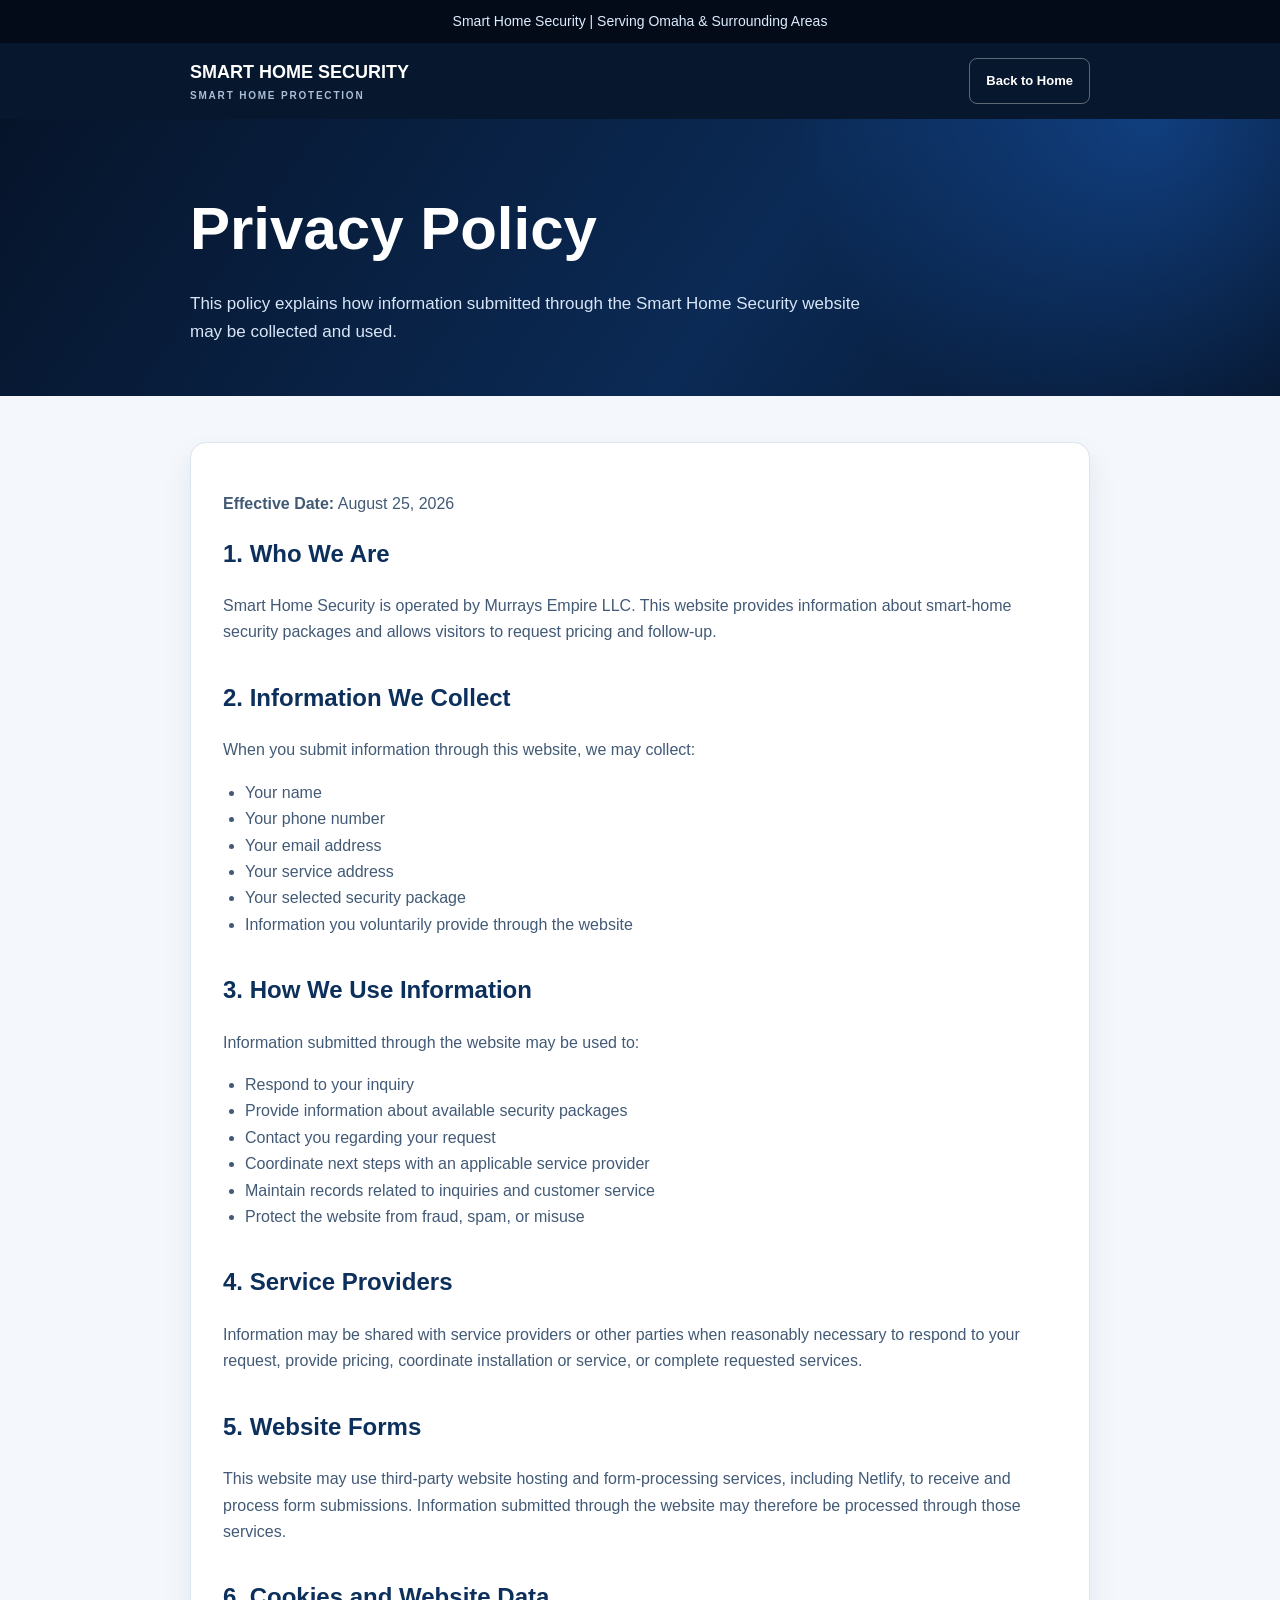
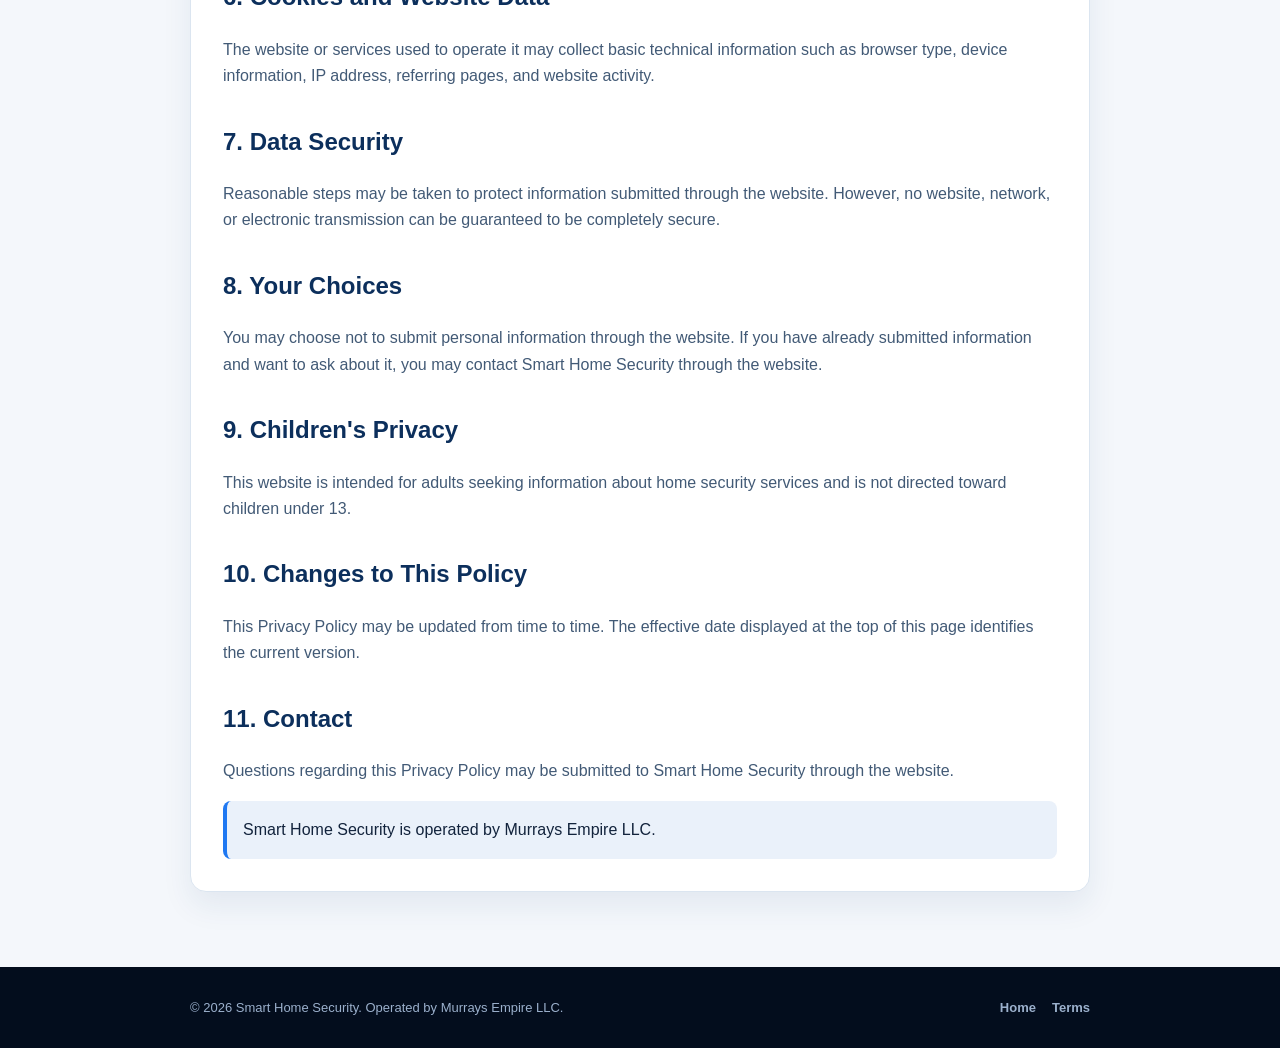
==== privacy-policy.html @ 17ff3196 "Create privacy-policy.html" ====
<!doctype html>
<html lang="en">
<head>
  <meta charset="utf-8">
  <meta name="viewport" content="width=device-width, initial-scale=1">

  <title>Privacy Policy | Smart Home Security</title>

  <meta
    name="description"
    content="Privacy Policy for Smart Home Security, operated by Murrays Empire LLC."
  >

  <style>
    :root {
      --navy: #07172d;
      --navy-deep: #041022;
      --blue: #1f78f2;
      --red: #df2d36;
      --white: #ffffff;
      --off-white: #f4f7fb;
      --text: #12233c;
    }

    * {
      box-sizing: border-box;
    }

    body {
      margin: 0;
      font-family: Arial, Helvetica, sans-serif;
      line-height: 1.65;
      color: var(--text);
      background: var(--off-white);
    }

    a {
      color: inherit;
      text-decoration: none;
    }

    .container {
      width: min(900px, 92%);
      margin: auto;
    }

    .announcement {
      padding: 10px 15px;
      color: #dcecff;
      background: #030b18;
      text-align: center;
      font-size: 14px;
    }

    header {
      color: white;
      background: var(--navy);
    }

    nav {
      min-height: 76px;
      display: flex;
      align-items: center;
      justify-content: space-between;
      gap: 20px;
    }

    .brand {
      font-size: 18px;
      font-weight: 900;
    }

    .brand small {
      display: block;
      color: #aabed8;
      font-size: 10px;
      letter-spacing: 1.8px;
    }

    .home-link {
      padding: 11px 16px;
      border: 1px solid rgba(255,255,255,.35);
      border-radius: 8px;
      font-size: 13px;
      font-weight: 800;
    }

    .hero {
      padding: 60px 0 50px;
      color: white;
      background:
        radial-gradient(circle at 90% 0%, rgba(31,120,242,.35), transparent 30%),
        linear-gradient(125deg, #06142a, #0b2a55 58%, #06142a);
    }

    h1 {
      margin: 0 0 12px;
      font-size: clamp(38px, 6vw, 60px);
    }

    .hero p {
      max-width: 700px;
      margin: 0;
      color: #d8e6f7;
      font-size: 17px;
    }

    main {
      padding: 46px 0 75px;
    }

    .card {
      padding: 32px;
      background: white;
      border: 1px solid #dbe5f0;
      border-radius: 16px;
      box-shadow: 0 14px 30px rgba(25,64,110,.08);
    }

    h2 {
      margin-top: 32px;
      color: #0c2f5c;
    }

    h2:first-of-type {
      margin-top: 15px;
    }

    p,
    li {
      color: #425a76;
    }

    ul {
      padding-left: 22px;
    }

    .notice {
      padding: 16px;
      background: #eaf1fa;
      border-left: 4px solid var(--blue);
      border-radius: 8px;
    }

    footer {
      padding: 30px 0;
      color: #9bb0cc;
      background: #030d1d;
      font-size: 13px;
    }

    .footer-row {
      display: flex;
      justify-content: space-between;
      gap: 20px;
      flex-wrap: wrap;
    }

    .footer-links {
      display: flex;
      gap: 16px;
      font-weight: 700;
    }

    @media (max-width: 600px) {
      .card {
        padding: 23px;
      }

      .brand {
        font-size: 15px;
      }
    }
  </style>
</head>

<body>

  <div class="announcement">
    Smart Home Security | Serving Omaha & Surrounding Areas
  </div>

  <header>
    <nav class="container">

      <a class="brand" href="/">
        SMART HOME SECURITY
        <small>SMART HOME PROTECTION</small>
      </a>

      <a class="home-link" href="/">Back to Home</a>

    </nav>
  </header>

  <section class="hero">
    <div class="container">

      <h1>Privacy Policy</h1>

      <p>
        This policy explains how information submitted through the Smart Home
        Security website may be collected and used.
      </p>

    </div>
  </section>

  <main>
    <div class="container">

      <div class="card">

        <p><strong>Effective Date:</strong> August 25, 2026</p>

        <h2>1. Who We Are</h2>

        <p>
          Smart Home Security is operated by Murrays Empire LLC. This website
          provides information about smart-home security packages and allows
          visitors to request pricing and follow-up.
        </p>

        <h2>2. Information We Collect</h2>

        <p>
          When you submit information through this website, we may collect:
        </p>

        <ul>
          <li>Your name</li>
          <li>Your phone number</li>
          <li>Your email address</li>
          <li>Your service address</li>
          <li>Your selected security package</li>
          <li>Information you voluntarily provide through the website</li>
        </ul>

        <h2>3. How We Use Information</h2>

        <p>
          Information submitted through the website may be used to:
        </p>

        <ul>
          <li>Respond to your inquiry</li>
          <li>Provide information about available security packages</li>
          <li>Contact you regarding your request</li>
          <li>Coordinate next steps with an applicable service provider</li>
          <li>Maintain records related to inquiries and customer service</li>
          <li>Protect the website from fraud, spam, or misuse</li>
        </ul>

        <h2>4. Service Providers</h2>

        <p>
          Information may be shared with service providers or other parties
          when reasonably necessary to respond to your request, provide pricing,
          coordinate installation or service, or complete requested services.
        </p>

        <h2>5. Website Forms</h2>

        <p>
          This website may use third-party website hosting and form-processing
          services, including Netlify, to receive and process form submissions.
          Information submitted through the website may therefore be processed
          through those services.
        </p>

        <h2>6. Cookies and Website Data</h2>

        <p>
          The website or services used to operate it may collect basic technical
          information such as browser type, device information, IP address,
          referring pages, and website activity.
        </p>

        <h2>7. Data Security</h2>

        <p>
          Reasonable steps may be taken to protect information submitted through
          the website. However, no website, network, or electronic transmission
          can be guaranteed to be completely secure.
        </p>

        <h2>8. Your Choices</h2>

        <p>
          You may choose not to submit personal information through the website.
          If you have already submitted information and want to ask about it,
          you may contact Smart Home Security through the website.
        </p>

        <h2>9. Children's Privacy</h2>

        <p>
          This website is intended for adults seeking information about home
          security services and is not directed toward children under 13.
        </p>

        <h2>10. Changes to This Policy</h2>

        <p>
          This Privacy Policy may be updated from time to time. The effective
          date displayed at the top of this page identifies the current version.
        </p>

        <h2>11. Contact</h2>

        <p>
          Questions regarding this Privacy Policy may be submitted to Smart Home
          Security through the website.
        </p>

        <div class="notice">
          Smart Home Security is operated by Murrays Empire LLC.
        </div>

      </div>

    </div>
  </main>

  <footer>
    <div class="container footer-row">

      <div>
        © 2026 Smart Home Security. Operated by Murrays Empire LLC.
      </div>

      <div class="footer-links">
        <a href="/">Home</a>
        <a href="/terms.html">Terms</a>
      </div>

    </div>
  </footer>

</body>
</html>
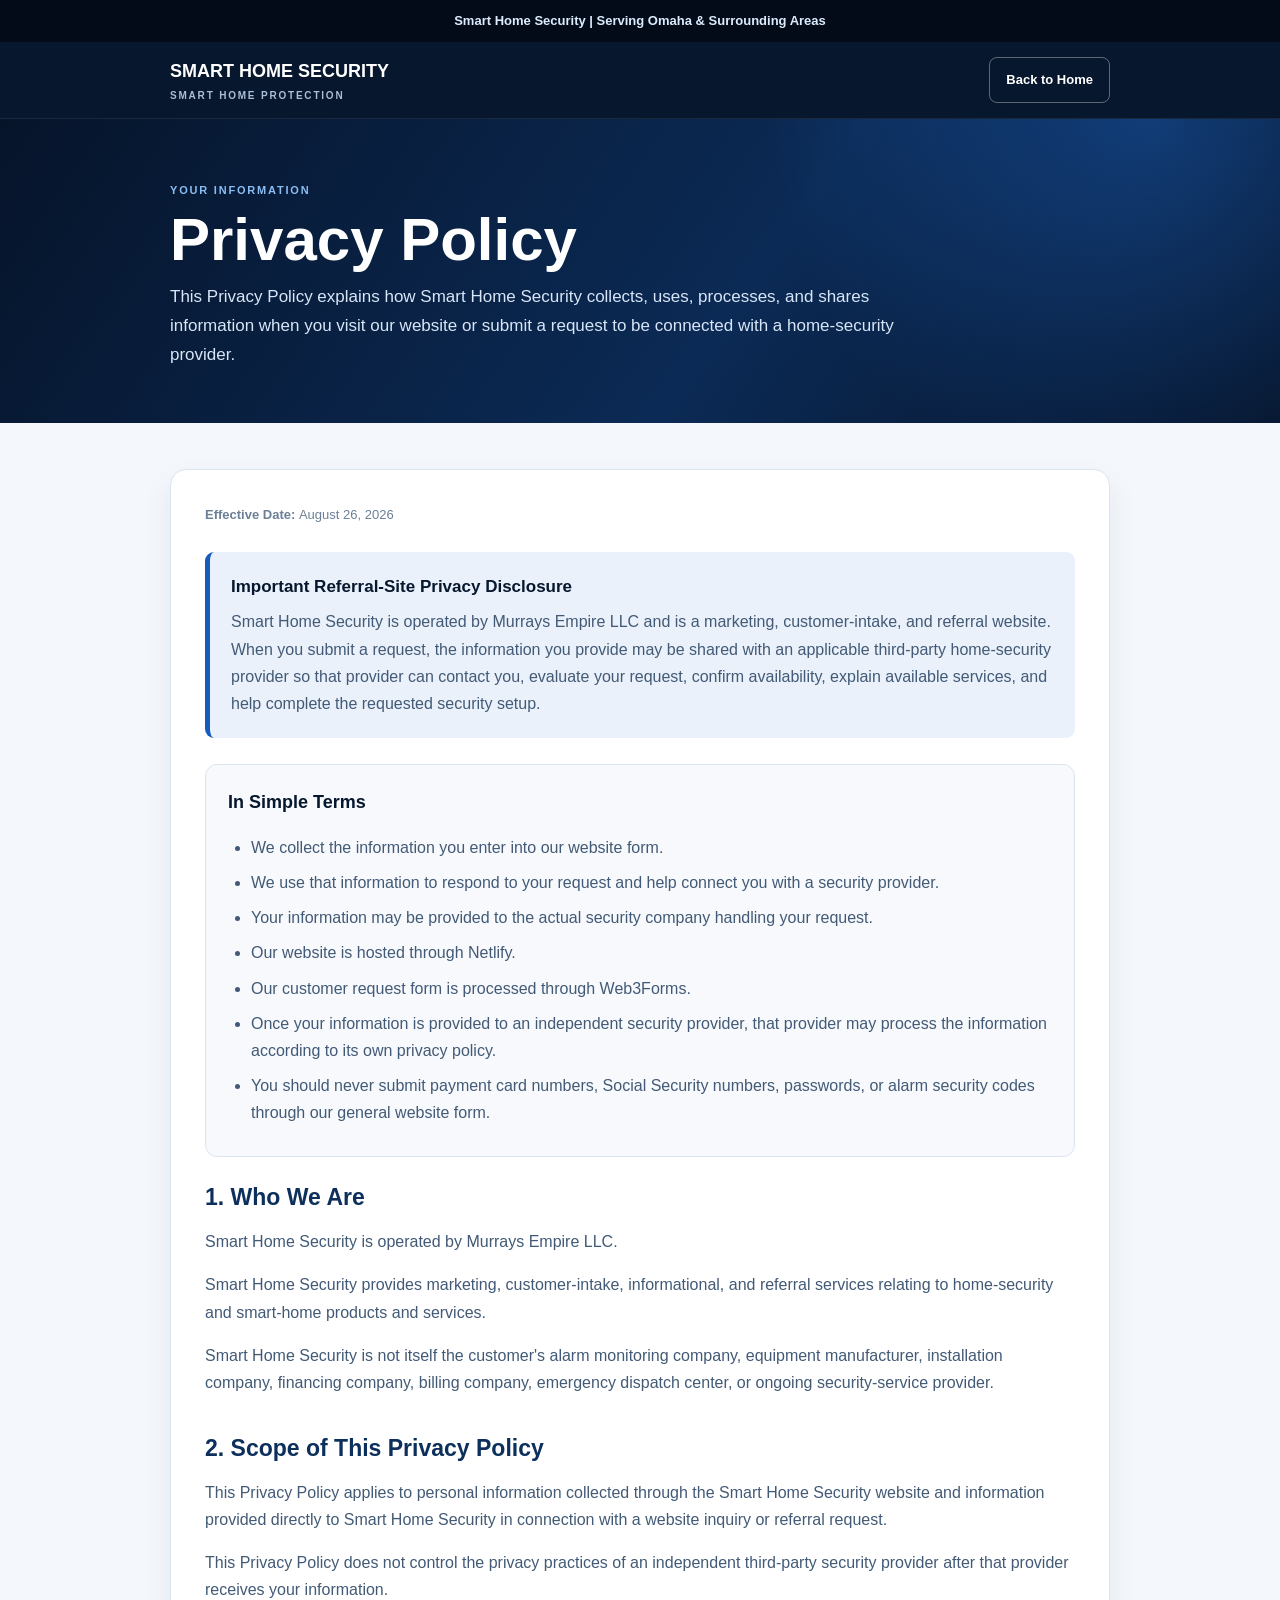
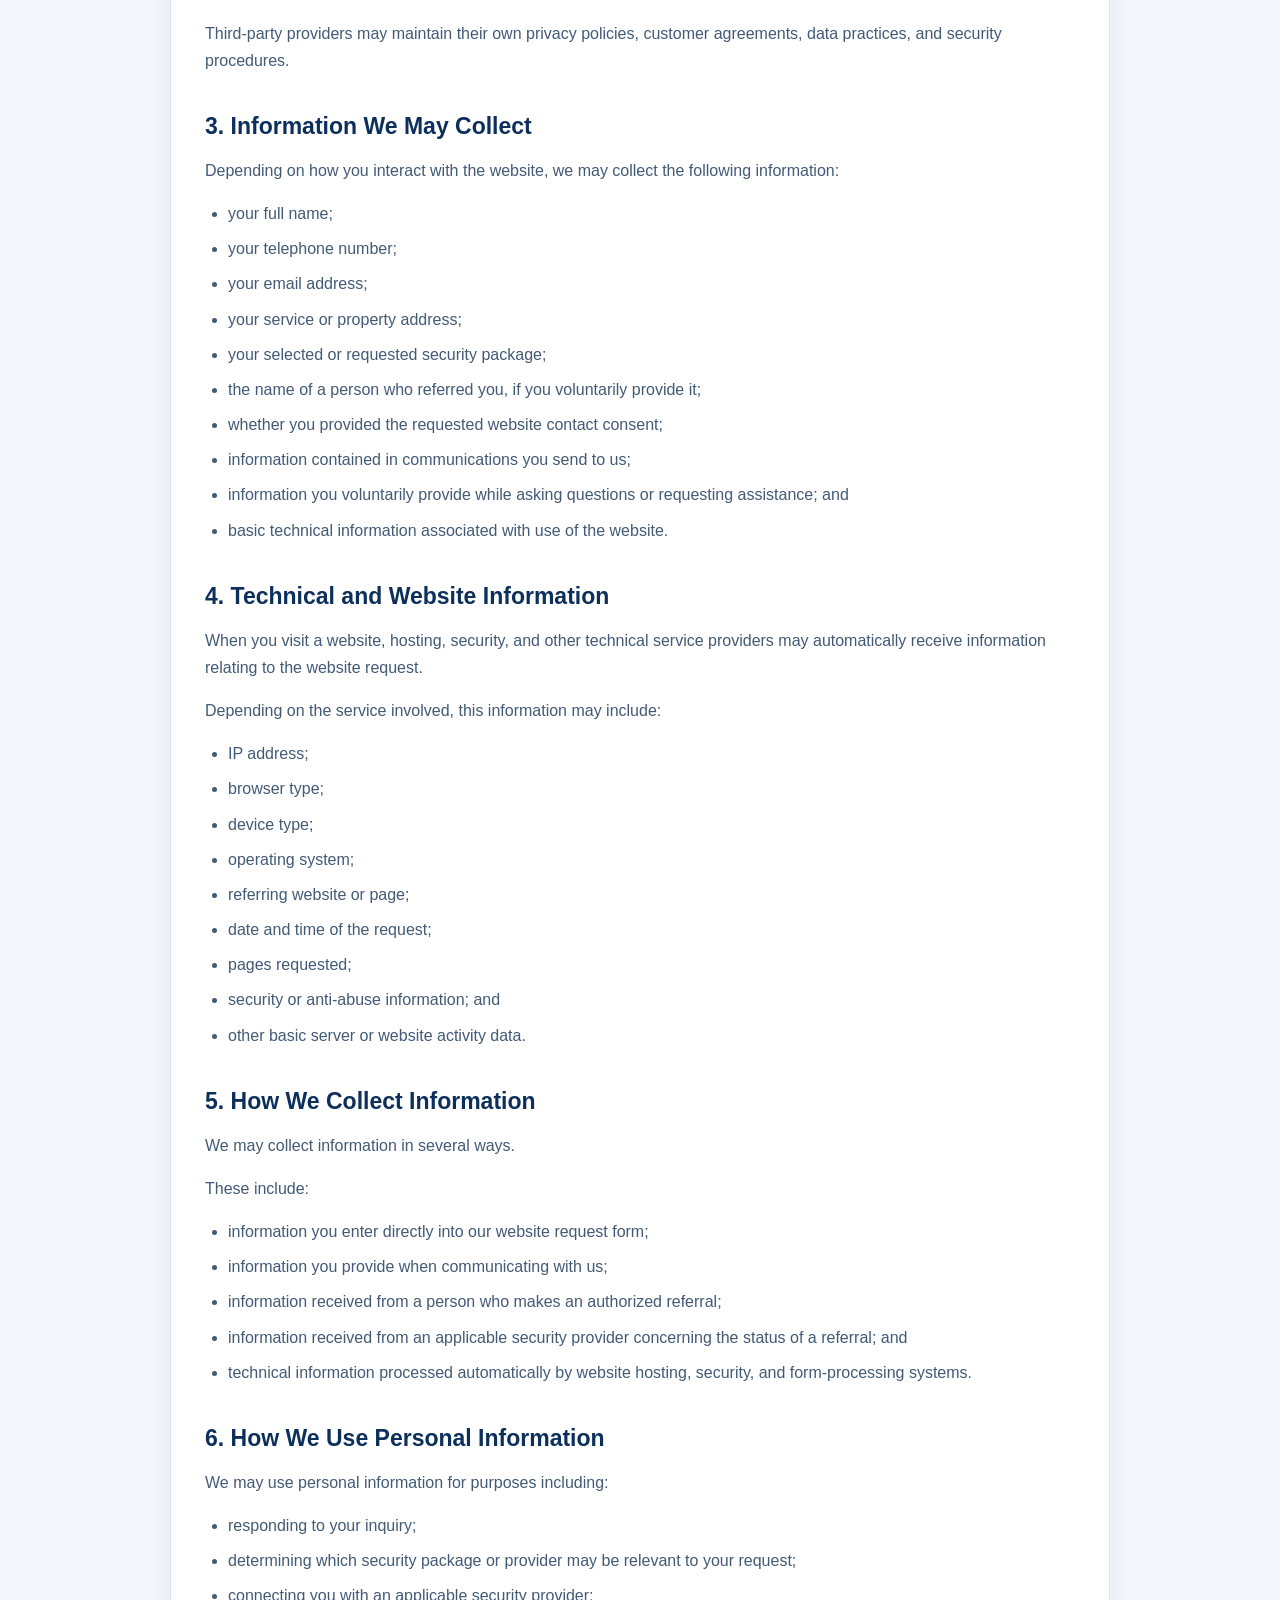
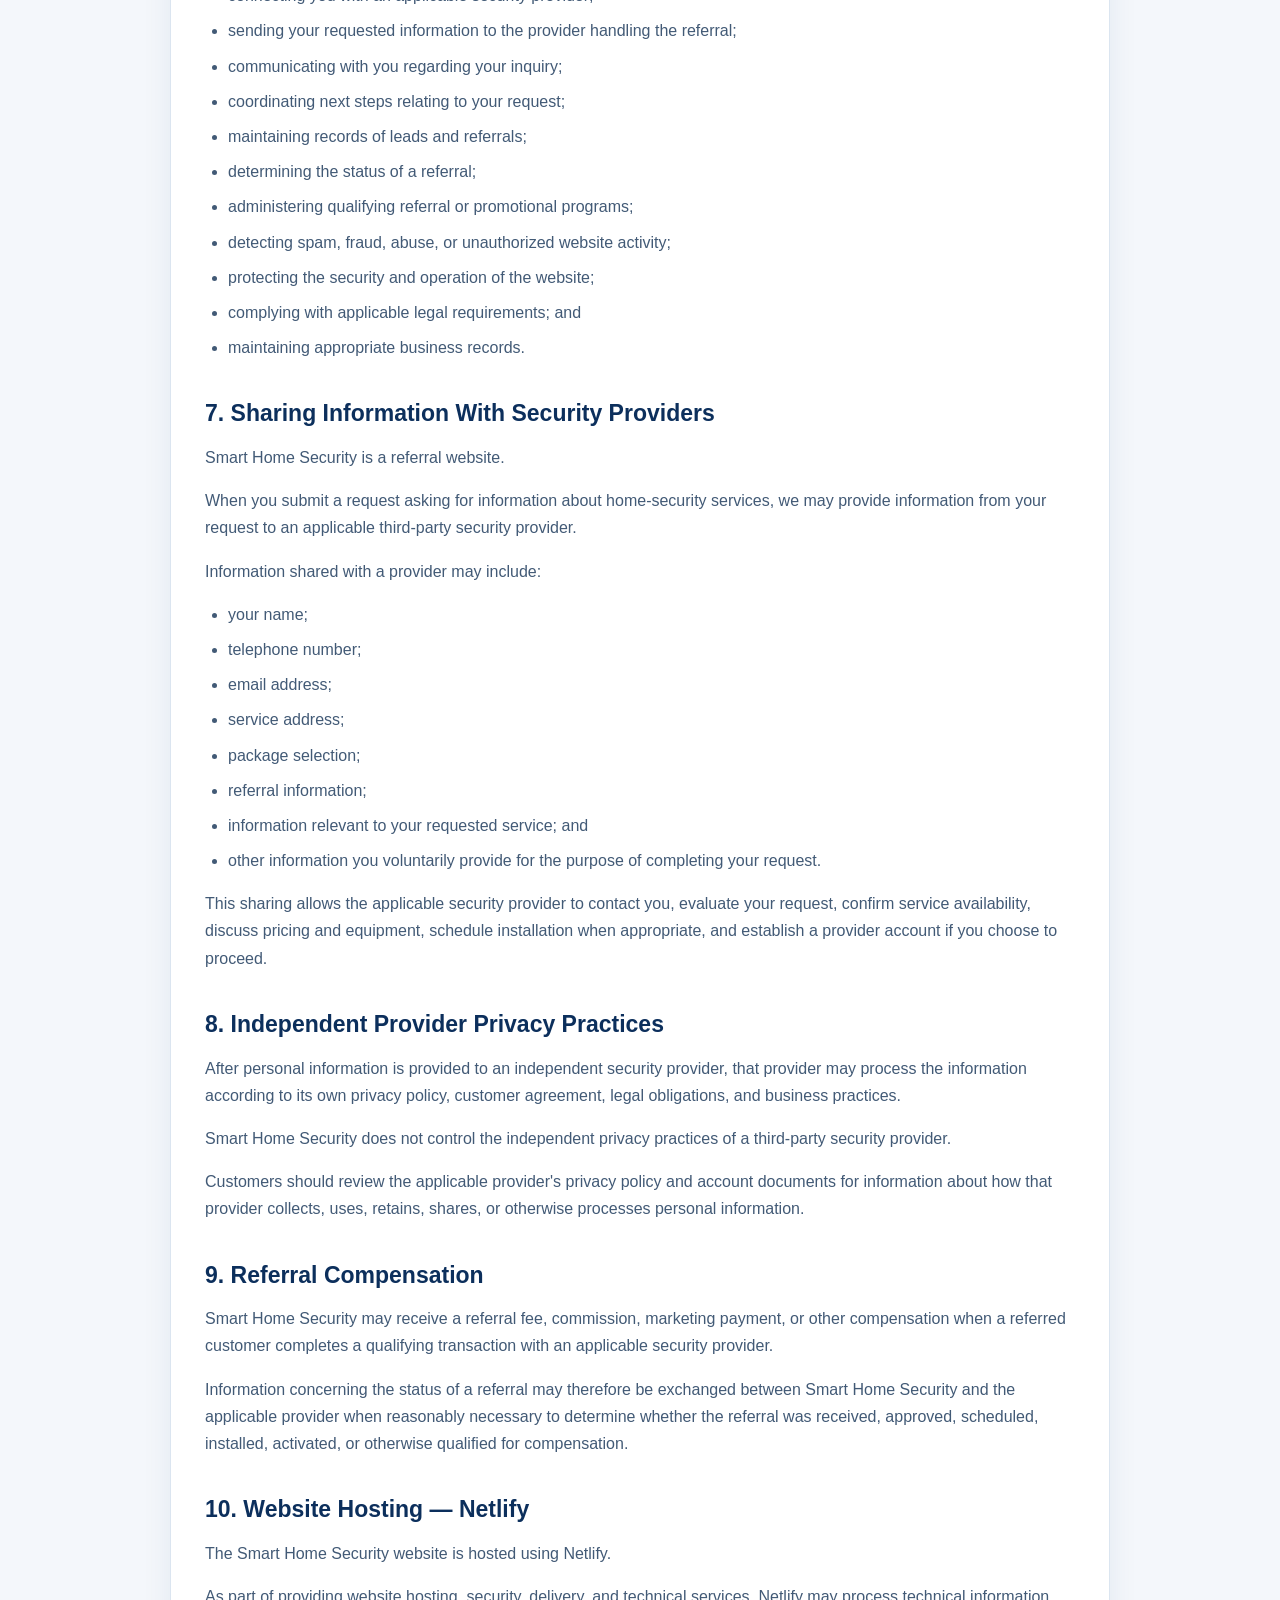
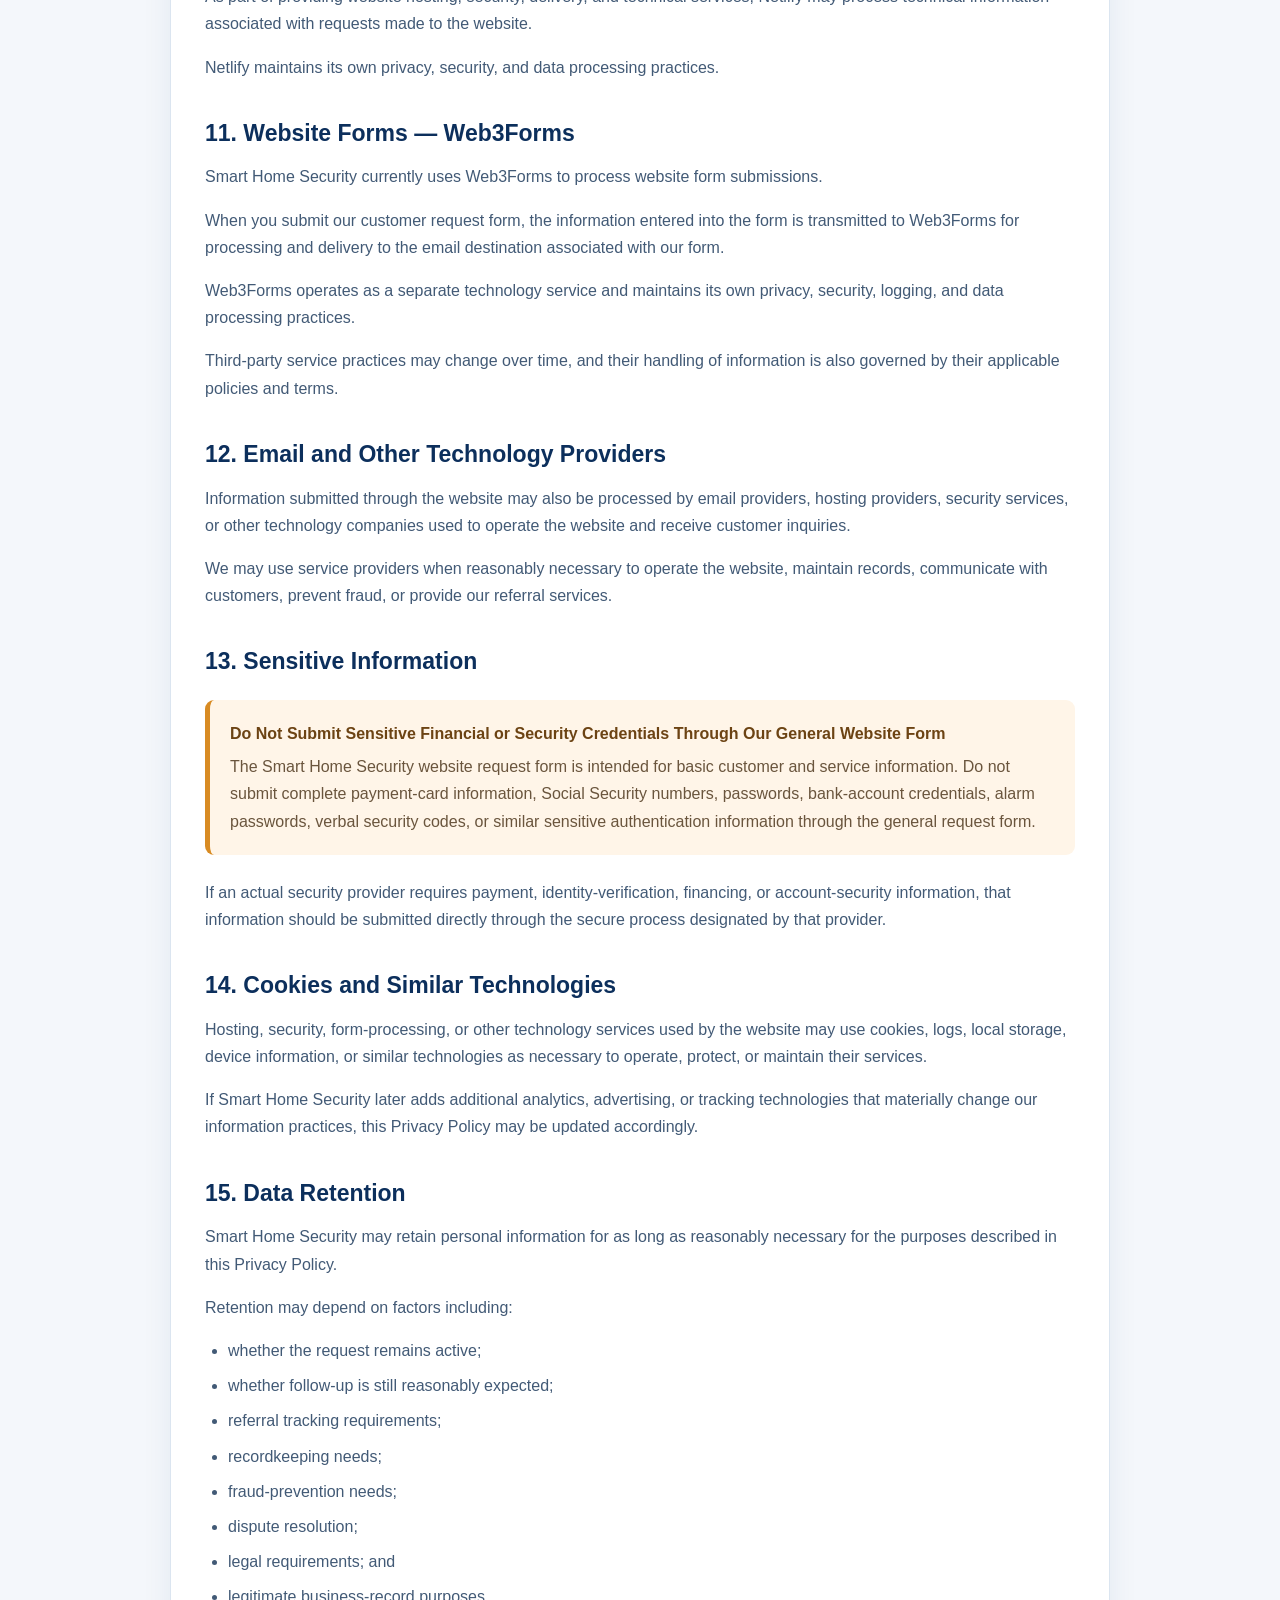
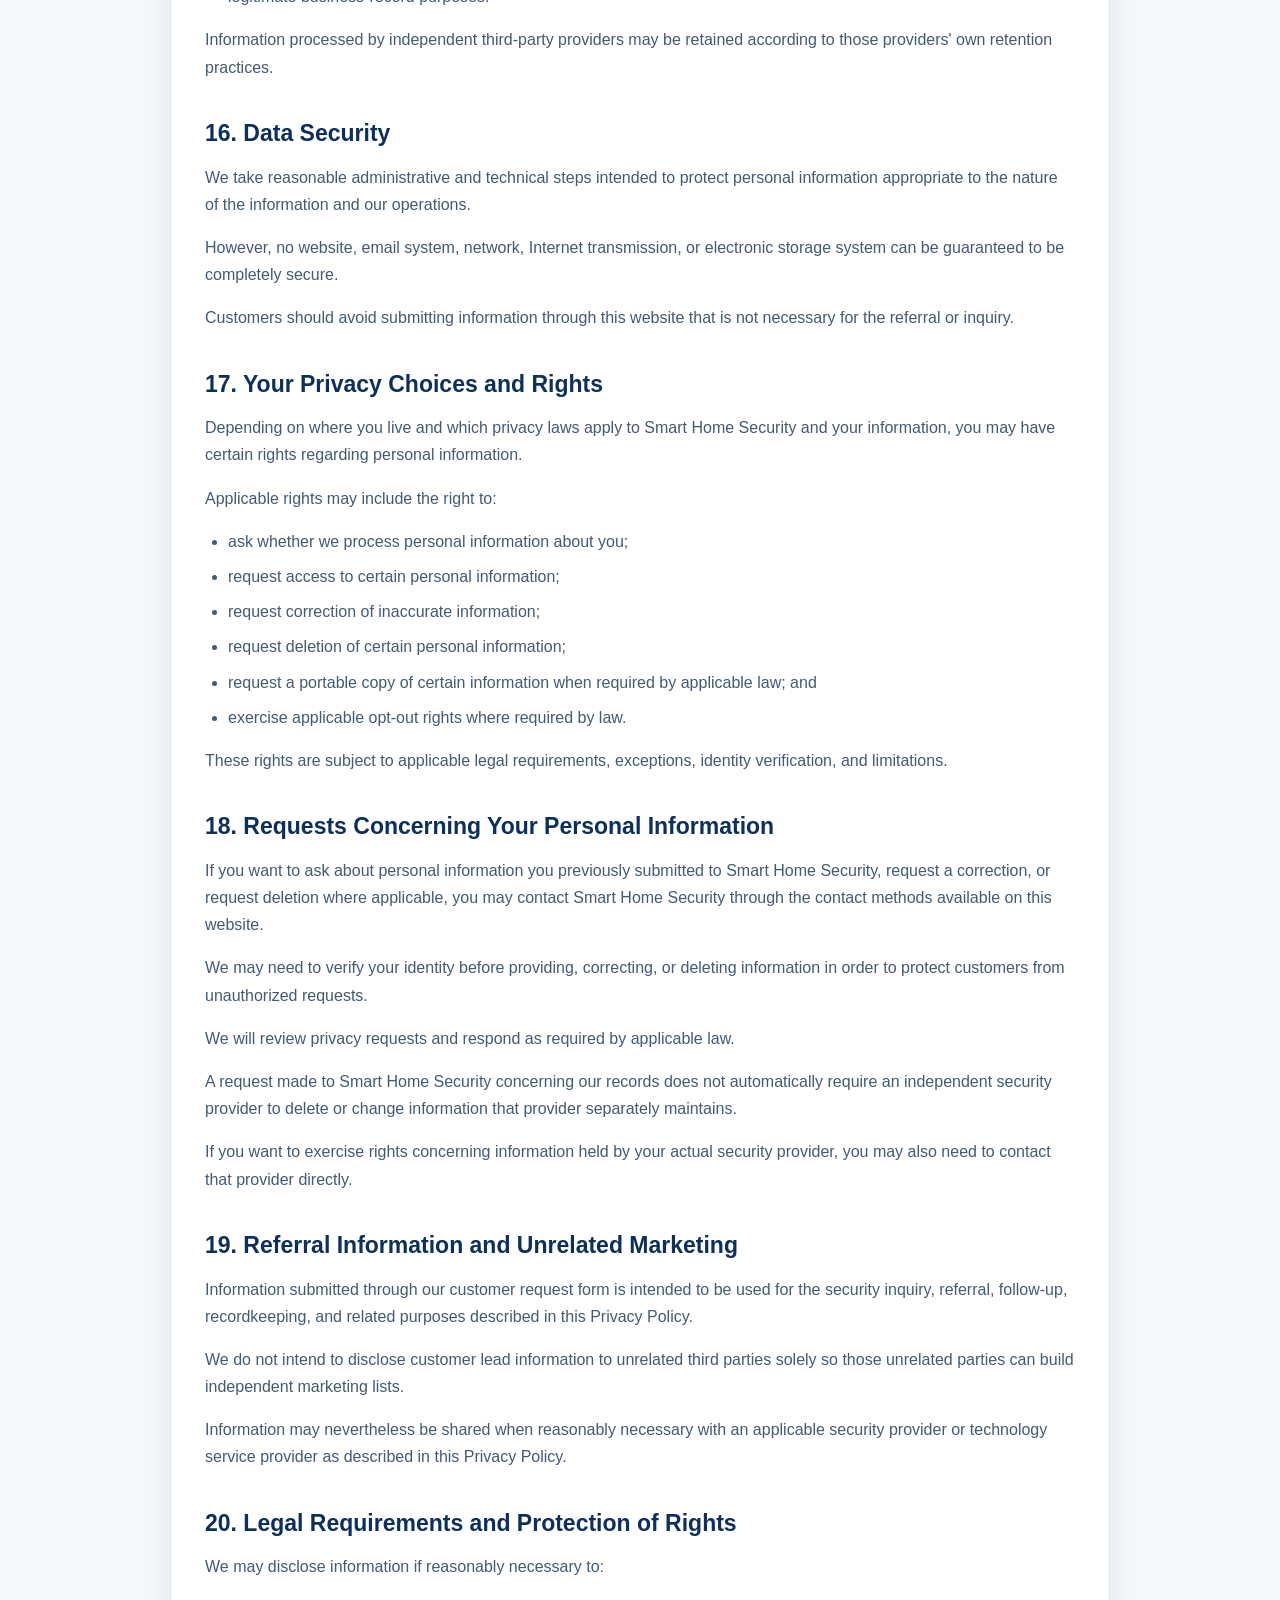
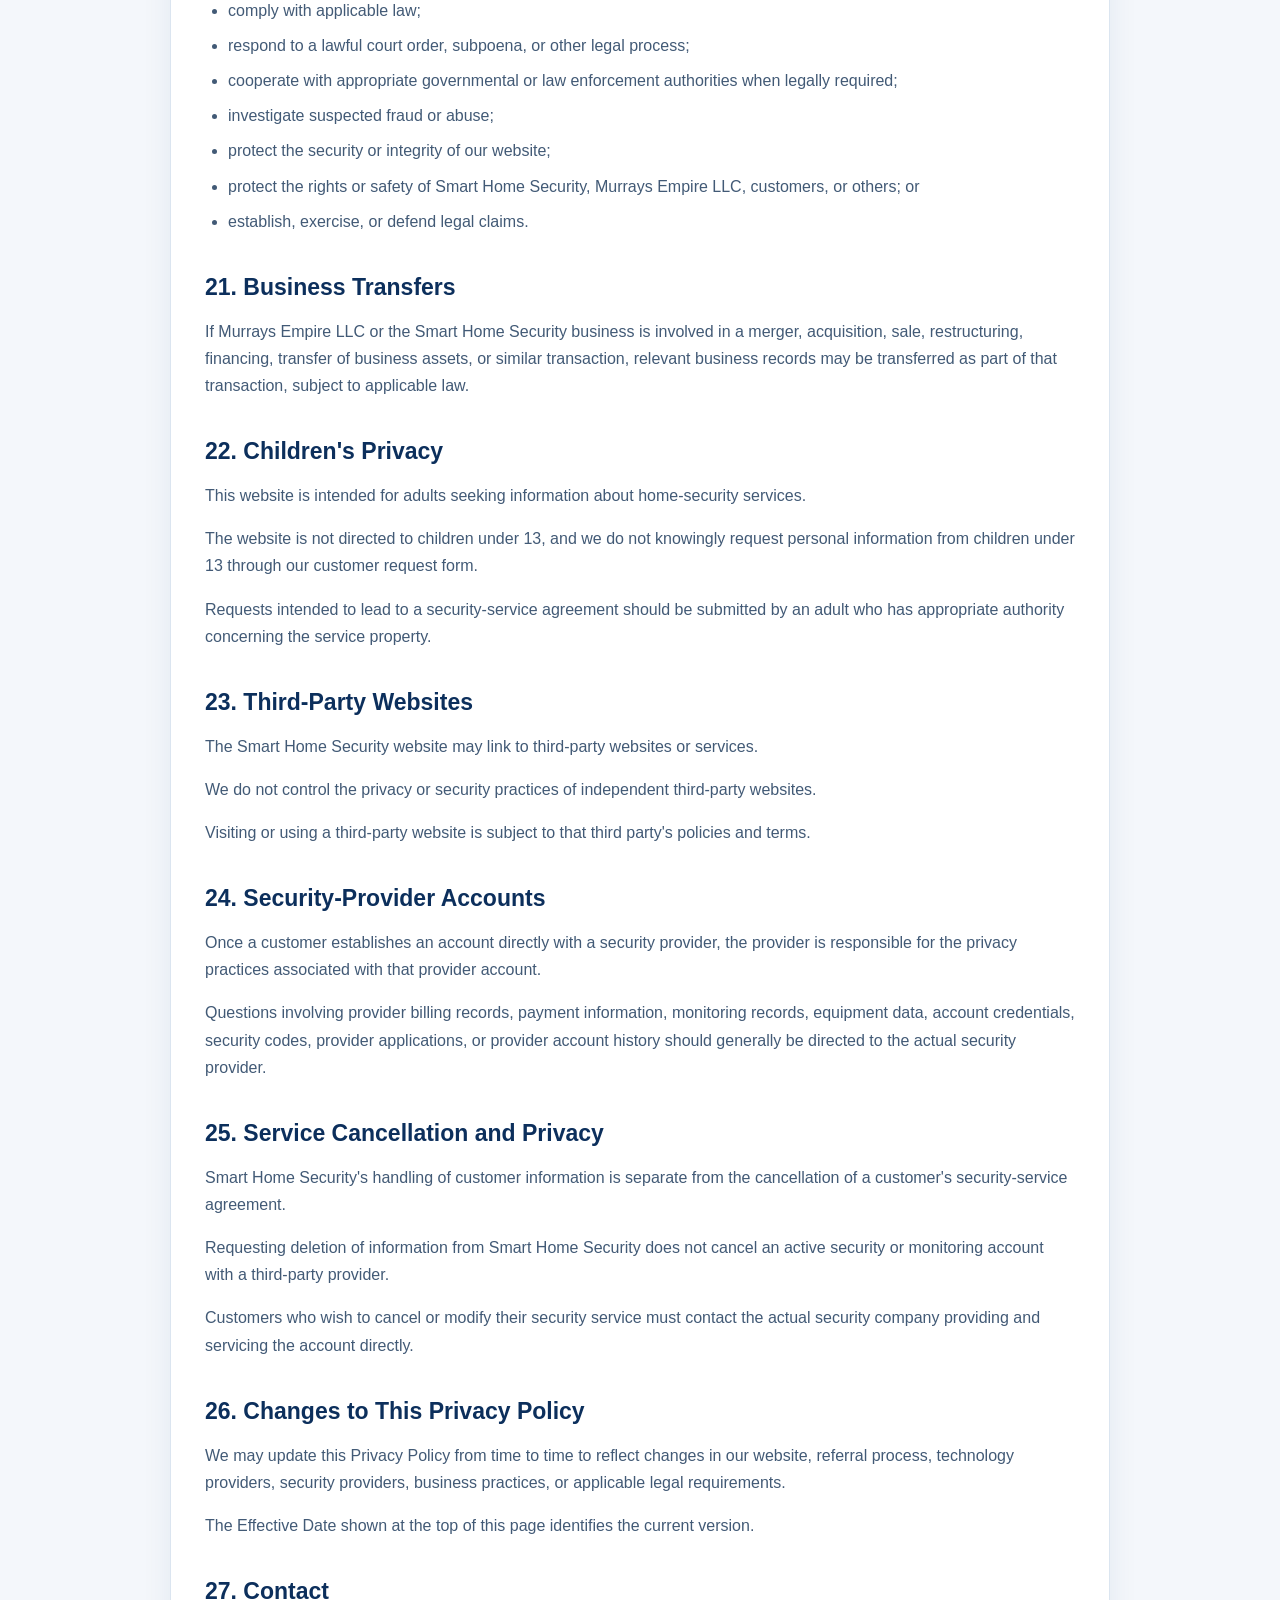
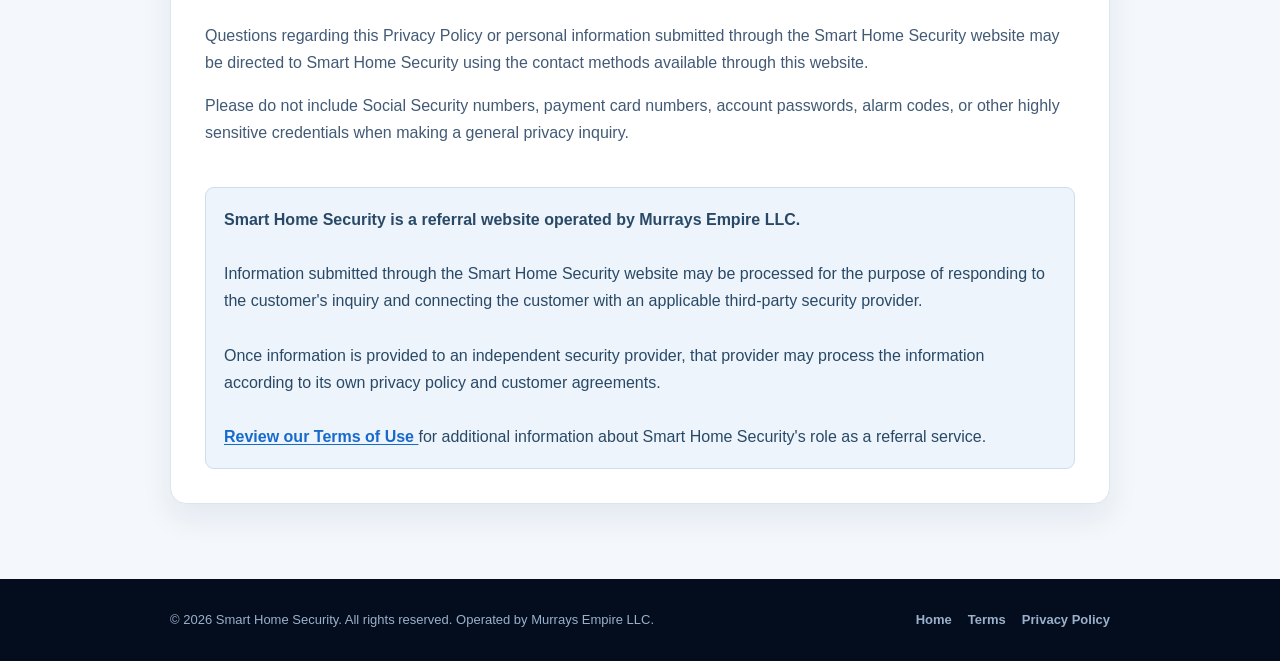
==== commit 80be0edf: "Update privacy-policy.html" ====
--- a/privacy-policy.html
+++ b/privacy-policy.html
@@ -1,35 +1,84 @@
 <!doctype html>
 <html lang="en">
+
 <head>
+
   <meta charset="utf-8">
-  <meta name="viewport" content="width=device-width, initial-scale=1">
-
-  <title>Privacy Policy | Smart Home Security</title>
+
+  <meta
+    name="viewport"
+    content="width=device-width, initial-scale=1"
+  >
+
+  <title>
+    Privacy Policy | Smart Home Security
+  </title>
 
   <meta
     name="description"
-    content="Privacy Policy for Smart Home Security, operated by Murrays Empire LLC."
+    content="Privacy Policy for Smart Home Security, a customer-intake and referral website operated by Murrays Empire LLC."
   >
 
+  <meta
+    name="robots"
+    content="index,follow"
+  >
+
+  <meta
+    name="theme-color"
+    content="#07172d"
+  >
+
+  <link
+    rel="canonical"
+    href="https://smarthomesecurityomaha.com/privacy-policy.html"
+  >
+
   <style>
+
     :root {
+
       --navy: #07172d;
-      --navy-deep: #041022;
-      --blue: #1f78f2;
-      --red: #df2d36;
+      --navy-dark: #030b18;
+      --navy-mid: #0b2a55;
+
+      --blue: #155cbd;
+      --blue-bright: #2378e8;
+      --blue-light: #8bbcf2;
+
+      --red: #c9151e;
+
+      --off-white: #f4f7fb;
       --white: #ffffff;
-      --off-white: #f4f7fb;
+
       --text: #12233c;
+      --muted: #425a76;
+
+      --border: #dbe5f0;
+      --notice: #eaf1fa;
+
+      --warning: #fff5e8;
+      --warning-border: #d88b23;
     }
 
     * {
       box-sizing: border-box;
     }
 
+    html {
+      scroll-behavior: smooth;
+    }
+
     body {
       margin: 0;
-      font-family: Arial, Helvetica, sans-serif;
-      line-height: 1.65;
+
+      font-family:
+        Arial,
+        Helvetica,
+        sans-serif;
+
+      line-height: 1.7;
+
       color: var(--text);
       background: var(--off-white);
     }
@@ -40,28 +89,45 @@
     }
 
     .container {
-      width: min(900px, 92%);
+      width: min(940px, 92%);
       margin: auto;
     }
+
+    /* =========================
+       ANNOUNCEMENT
+    ========================= */
 
     .announcement {
       padding: 10px 15px;
+
       color: #dcecff;
-      background: #030b18;
+      background: var(--navy-dark);
+
       text-align: center;
-      font-size: 14px;
-    }
+
+      font-size: 13px;
+      font-weight: 700;
+    }
+
+    /* =========================
+       HEADER
+    ========================= */
 
     header {
       color: white;
       background: var(--navy);
+
+      border-bottom:
+        1px solid rgba(255,255,255,.08);
     }
 
     nav {
       min-height: 76px;
+
       display: flex;
       align-items: center;
       justify-content: space-between;
+
       gap: 20px;
     }
 
@@ -72,97 +138,286 @@
 
     .brand small {
       display: block;
+
       color: #aabed8;
+
       font-size: 10px;
       letter-spacing: 1.8px;
     }
 
     .home-link {
       padding: 11px 16px;
-      border: 1px solid rgba(255,255,255,.35);
+
+      border:
+        1px solid rgba(255,255,255,.35);
+
       border-radius: 8px;
+
       font-size: 13px;
       font-weight: 800;
     }
 
+    .home-link:hover {
+      background:
+        rgba(255,255,255,.08);
+    }
+
+    /* =========================
+       HERO
+    ========================= */
+
     .hero {
-      padding: 60px 0 50px;
+      padding: 62px 0 54px;
+
       color: white;
+
       background:
-        radial-gradient(circle at 90% 0%, rgba(31,120,242,.35), transparent 30%),
-        linear-gradient(125deg, #06142a, #0b2a55 58%, #06142a);
+        radial-gradient(
+          circle at 90% 0%,
+          rgba(35,120,232,.32),
+          transparent 32%
+        ),
+        linear-gradient(
+          125deg,
+          #06142a,
+          #0b2a55 58%,
+          #06142a
+        );
+    }
+
+    .eyebrow {
+      margin-bottom: 8px;
+
+      color: var(--blue-light);
+
+      font-size: 11px;
+      font-weight: 900;
+      letter-spacing: 1.8px;
+
+      text-transform: uppercase;
     }
 
     h1 {
       margin: 0 0 12px;
-      font-size: clamp(38px, 6vw, 60px);
+
+      font-size:
+        clamp(38px, 6vw, 60px);
+
+      line-height: 1.05;
     }
 
     .hero p {
-      max-width: 700px;
+      max-width: 740px;
+
       margin: 0;
+
       color: #d8e6f7;
+
       font-size: 17px;
     }
+
+    /* =========================
+       MAIN
+    ========================= */
 
     main {
       padding: 46px 0 75px;
     }
 
     .card {
-      padding: 32px;
+      padding: 34px;
+
       background: white;
-      border: 1px solid #dbe5f0;
+
+      border:
+        1px solid var(--border);
+
       border-radius: 16px;
-      box-shadow: 0 14px 30px rgba(25,64,110,.08);
+
+      box-shadow:
+        0 14px 30px rgba(25,64,110,.08);
+    }
+
+    .effective-date {
+      margin-top: 0;
+
+      color: #6b7f96;
+
+      font-size: 13px;
     }
 
     h2 {
-      margin-top: 32px;
+      margin-top: 38px;
+      margin-bottom: 9px;
+
       color: #0c2f5c;
+
+      font-size: 23px;
+      line-height: 1.25;
     }
 
     h2:first-of-type {
-      margin-top: 15px;
+      margin-top: 26px;
     }
 
     p,
     li {
-      color: #425a76;
+      color: var(--muted);
     }
 
     ul {
-      padding-left: 22px;
-    }
-
-    .notice {
-      padding: 16px;
-      background: #eaf1fa;
-      border-left: 4px solid var(--blue);
-      border-radius: 8px;
-    }
+      padding-left: 23px;
+    }
+
+    li {
+      margin-bottom: 8px;
+    }
+
+    .important-disclosure {
+      margin: 25px 0;
+
+      padding: 21px;
+
+      color: #173354;
+      background: var(--notice);
+
+      border-left:
+        5px solid var(--blue);
+
+      border-radius: 9px;
+    }
+
+    .important-disclosure strong {
+      display: block;
+
+      margin-bottom: 7px;
+
+      color: var(--navy);
+
+      font-size: 17px;
+    }
+
+    .important-disclosure p {
+      margin: 0;
+    }
+
+    .plain-summary {
+      margin-top: 26px;
+
+      padding: 22px;
+
+      background: #f7f9fc;
+
+      border:
+        1px solid var(--border);
+
+      border-radius: 12px;
+    }
+
+    .plain-summary strong {
+      display: block;
+
+      margin-bottom: 10px;
+
+      color: var(--navy);
+
+      font-size: 18px;
+    }
+
+    .plain-summary ul {
+      margin-bottom: 0;
+    }
+
+    .warning {
+      margin: 24px 0;
+
+      padding: 20px;
+
+      background: var(--warning);
+
+      border-left:
+        5px solid var(--warning-border);
+
+      border-radius: 9px;
+    }
+
+    .warning strong {
+      display: block;
+
+      margin-bottom: 6px;
+
+      color: #6c4313;
+    }
+
+    .warning p {
+      margin: 0;
+
+      color: #6a553d;
+    }
+
+    .legal-link {
+      color: #176acb;
+      font-weight: 700;
+
+      text-decoration: underline;
+      text-underline-offset: 2px;
+    }
+
+    .final-notice {
+      margin-top: 40px;
+
+      padding: 18px;
+
+      color: #294967;
+      background: #edf4fb;
+
+      border:
+        1px solid #cddded;
+
+      border-radius: 9px;
+    }
+
+    /* =========================
+       FOOTER
+    ========================= */
 
     footer {
       padding: 30px 0;
+
       color: #9bb0cc;
       background: #030d1d;
+
       font-size: 13px;
     }
 
     .footer-row {
       display: flex;
       justify-content: space-between;
+
       gap: 20px;
+
       flex-wrap: wrap;
     }
 
     .footer-links {
       display: flex;
+      flex-wrap: wrap;
+
       gap: 16px;
+
       font-weight: 700;
     }
 
+    .footer-links a:hover {
+      color: white;
+    }
+
+    /* =========================
+       MOBILE
+    ========================= */
+
     @media (max-width: 600px) {
+
       .card {
         padding: 23px;
       }
@@ -170,172 +425,1307 @@
       .brand {
         font-size: 15px;
       }
-    }
+
+      .home-link {
+        padding: 9px 11px;
+        font-size: 11px;
+      }
+
+      .hero {
+        padding: 48px 0 43px;
+      }
+
+      h2 {
+        font-size: 21px;
+      }
+
+      .important-disclosure,
+      .plain-summary,
+      .warning {
+        padding: 17px;
+      }
+
+    }
+
   </style>
+
 </head>
 
 <body>
 
+  <!-- ANNOUNCEMENT -->
+
   <div class="announcement">
-    Smart Home Security | Serving Omaha & Surrounding Areas
+
+    Smart Home Security
+    |
+    Serving Omaha & Surrounding Areas
+
   </div>
 
+  <!-- HEADER -->
+
   <header>
+
     <nav class="container">
 
-      <a class="brand" href="/">
+      <a
+        class="brand"
+        href="/"
+        aria-label="Smart Home Security home"
+      >
+
         SMART HOME SECURITY
-        <small>SMART HOME PROTECTION</small>
+
+        <small>
+          SMART HOME PROTECTION
+        </small>
+
       </a>
 
-      <a class="home-link" href="/">Back to Home</a>
+      <a
+        class="home-link"
+        href="/"
+      >
+        Back to Home
+      </a>
 
     </nav>
+
   </header>
 
+  <!-- HERO -->
+
   <section class="hero">
+
     <div class="container">
 
-      <h1>Privacy Policy</h1>
+      <div class="eyebrow">
+        Your Information
+      </div>
+
+      <h1>
+        Privacy Policy
+      </h1>
 
       <p>
-        This policy explains how information submitted through the Smart Home
-        Security website may be collected and used.
+
+        This Privacy Policy explains how Smart Home Security
+        collects, uses, processes, and shares information when
+        you visit our website or submit a request to be connected
+        with a home-security provider.
+
       </p>
 
     </div>
+
   </section>
 
+  <!-- MAIN -->
+
   <main>
+
     <div class="container">
 
       <div class="card">
 
-        <p><strong>Effective Date:</strong> August 25, 2026</p>
-
-        <h2>1. Who We Are</h2>
-
-        <p>
-          Smart Home Security is operated by Murrays Empire LLC. This website
-          provides information about smart-home security packages and allows
-          visitors to request pricing and follow-up.
-        </p>
-
-        <h2>2. Information We Collect</h2>
-
-        <p>
-          When you submit information through this website, we may collect:
+        <p class="effective-date">
+
+          <strong>
+            Effective Date:
+          </strong>
+
+          August 26, 2026
+
+        </p>
+
+        <!-- IMPORTANT REFERRAL DISCLOSURE -->
+
+        <div class="important-disclosure">
+
+          <strong>
+            Important Referral-Site Privacy Disclosure
+          </strong>
+
+          <p>
+
+            Smart Home Security is operated by Murrays Empire LLC
+            and is a marketing, customer-intake, and referral
+            website.
+
+            When you submit a request, the information you provide
+            may be shared with an applicable third-party
+            home-security provider so that provider can contact
+            you, evaluate your request, confirm availability,
+            explain available services, and help complete the
+            requested security setup.
+
+          </p>
+
+        </div>
+
+        <!-- SIMPLE SUMMARY -->
+
+        <div class="plain-summary">
+
+          <strong>
+            In Simple Terms
+          </strong>
+
+          <ul>
+
+            <li>
+              We collect the information you enter into our
+              website form.
+            </li>
+
+            <li>
+              We use that information to respond to your request
+              and help connect you with a security provider.
+            </li>
+
+            <li>
+              Your information may be provided to the actual
+              security company handling your request.
+            </li>
+
+            <li>
+              Our website is hosted through Netlify.
+            </li>
+
+            <li>
+              Our customer request form is processed through
+              Web3Forms.
+            </li>
+
+            <li>
+              Once your information is provided to an independent
+              security provider, that provider may process the
+              information according to its own privacy policy.
+            </li>
+
+            <li>
+              You should never submit payment card numbers,
+              Social Security numbers, passwords, or alarm
+              security codes through our general website form.
+            </li>
+
+          </ul>
+
+        </div>
+
+        <!-- 1 -->
+
+        <h2>
+          1. Who We Are
+        </h2>
+
+        <p>
+
+          Smart Home Security is operated by Murrays Empire LLC.
+
+        </p>
+
+        <p>
+
+          Smart Home Security provides marketing,
+          customer-intake, informational, and referral services
+          relating to home-security and smart-home products and
+          services.
+
+        </p>
+
+        <p>
+
+          Smart Home Security is not itself the customer's alarm
+          monitoring company, equipment manufacturer, installation
+          company, financing company, billing company, emergency
+          dispatch center, or ongoing security-service provider.
+
+        </p>
+
+        <!-- 2 -->
+
+        <h2>
+          2. Scope of This Privacy Policy
+        </h2>
+
+        <p>
+
+          This Privacy Policy applies to personal information
+          collected through the Smart Home Security website and
+          information provided directly to Smart Home Security in
+          connection with a website inquiry or referral request.
+
+        </p>
+
+        <p>
+
+          This Privacy Policy does not control the privacy
+          practices of an independent third-party security
+          provider after that provider receives your information.
+
+        </p>
+
+        <p>
+
+          Third-party providers may maintain their own privacy
+          policies, customer agreements, data practices, and
+          security procedures.
+
+        </p>
+
+        <!-- 3 -->
+
+        <h2>
+          3. Information We May Collect
+        </h2>
+
+        <p>
+
+          Depending on how you interact with the website, we may
+          collect the following information:
+
         </p>
 
         <ul>
-          <li>Your name</li>
-          <li>Your phone number</li>
-          <li>Your email address</li>
-          <li>Your service address</li>
-          <li>Your selected security package</li>
-          <li>Information you voluntarily provide through the website</li>
+
+          <li>
+            your full name;
+          </li>
+
+          <li>
+            your telephone number;
+          </li>
+
+          <li>
+            your email address;
+          </li>
+
+          <li>
+            your service or property address;
+          </li>
+
+          <li>
+            your selected or requested security package;
+          </li>
+
+          <li>
+            the name of a person who referred you, if you
+            voluntarily provide it;
+          </li>
+
+          <li>
+            whether you provided the requested website contact
+            consent;
+          </li>
+
+          <li>
+            information contained in communications you send to us;
+          </li>
+
+          <li>
+            information you voluntarily provide while asking
+            questions or requesting assistance; and
+          </li>
+
+          <li>
+            basic technical information associated with use of
+            the website.
+          </li>
+
         </ul>
 
-        <h2>3. How We Use Information</h2>
-
-        <p>
-          Information submitted through the website may be used to:
+        <!-- 4 -->
+
+        <h2>
+          4. Technical and Website Information
+        </h2>
+
+        <p>
+
+          When you visit a website, hosting, security, and other
+          technical service providers may automatically receive
+          information relating to the website request.
+
+        </p>
+
+        <p>
+
+          Depending on the service involved, this information may
+          include:
+
         </p>
 
         <ul>
-          <li>Respond to your inquiry</li>
-          <li>Provide information about available security packages</li>
-          <li>Contact you regarding your request</li>
-          <li>Coordinate next steps with an applicable service provider</li>
-          <li>Maintain records related to inquiries and customer service</li>
-          <li>Protect the website from fraud, spam, or misuse</li>
+
+          <li>
+            IP address;
+          </li>
+
+          <li>
+            browser type;
+          </li>
+
+          <li>
+            device type;
+          </li>
+
+          <li>
+            operating system;
+          </li>
+
+          <li>
+            referring website or page;
+          </li>
+
+          <li>
+            date and time of the request;
+          </li>
+
+          <li>
+            pages requested;
+          </li>
+
+          <li>
+            security or anti-abuse information; and
+          </li>
+
+          <li>
+            other basic server or website activity data.
+          </li>
+
         </ul>
 
-        <h2>4. Service Providers</h2>
-
-        <p>
-          Information may be shared with service providers or other parties
-          when reasonably necessary to respond to your request, provide pricing,
-          coordinate installation or service, or complete requested services.
-        </p>
-
-        <h2>5. Website Forms</h2>
-
-        <p>
-          This website may use third-party website hosting and form-processing
-          services, including Netlify, to receive and process form submissions.
-          Information submitted through the website may therefore be processed
-          through those services.
-        </p>
-
-        <h2>6. Cookies and Website Data</h2>
-
-        <p>
-          The website or services used to operate it may collect basic technical
-          information such as browser type, device information, IP address,
-          referring pages, and website activity.
-        </p>
-
-        <h2>7. Data Security</h2>
-
-        <p>
-          Reasonable steps may be taken to protect information submitted through
-          the website. However, no website, network, or electronic transmission
-          can be guaranteed to be completely secure.
-        </p>
-
-        <h2>8. Your Choices</h2>
-
-        <p>
-          You may choose not to submit personal information through the website.
-          If you have already submitted information and want to ask about it,
-          you may contact Smart Home Security through the website.
-        </p>
-
-        <h2>9. Children's Privacy</h2>
-
-        <p>
-          This website is intended for adults seeking information about home
-          security services and is not directed toward children under 13.
-        </p>
-
-        <h2>10. Changes to This Policy</h2>
-
-        <p>
-          This Privacy Policy may be updated from time to time. The effective
-          date displayed at the top of this page identifies the current version.
-        </p>
-
-        <h2>11. Contact</h2>
-
-        <p>
-          Questions regarding this Privacy Policy may be submitted to Smart Home
-          Security through the website.
-        </p>
-
-        <div class="notice">
-          Smart Home Security is operated by Murrays Empire LLC.
+        <!-- 5 -->
+
+        <h2>
+          5. How We Collect Information
+        </h2>
+
+        <p>
+
+          We may collect information in several ways.
+
+        </p>
+
+        <p>
+          These include:
+        </p>
+
+        <ul>
+
+          <li>
+            information you enter directly into our website
+            request form;
+          </li>
+
+          <li>
+            information you provide when communicating with us;
+          </li>
+
+          <li>
+            information received from a person who makes an
+            authorized referral;
+          </li>
+
+          <li>
+            information received from an applicable security
+            provider concerning the status of a referral; and
+          </li>
+
+          <li>
+            technical information processed automatically by
+            website hosting, security, and form-processing
+            systems.
+          </li>
+
+        </ul>
+
+        <!-- 6 -->
+
+        <h2>
+          6. How We Use Personal Information
+        </h2>
+
+        <p>
+
+          We may use personal information for purposes including:
+
+        </p>
+
+        <ul>
+
+          <li>
+            responding to your inquiry;
+          </li>
+
+          <li>
+            determining which security package or provider may
+            be relevant to your request;
+          </li>
+
+          <li>
+            connecting you with an applicable security provider;
+          </li>
+
+          <li>
+            sending your requested information to the provider
+            handling the referral;
+          </li>
+
+          <li>
+            communicating with you regarding your inquiry;
+          </li>
+
+          <li>
+            coordinating next steps relating to your request;
+          </li>
+
+          <li>
+            maintaining records of leads and referrals;
+          </li>
+
+          <li>
+            determining the status of a referral;
+          </li>
+
+          <li>
+            administering qualifying referral or promotional
+            programs;
+          </li>
+
+          <li>
+            detecting spam, fraud, abuse, or unauthorized
+            website activity;
+          </li>
+
+          <li>
+            protecting the security and operation of the website;
+          </li>
+
+          <li>
+            complying with applicable legal requirements; and
+          </li>
+
+          <li>
+            maintaining appropriate business records.
+          </li>
+
+        </ul>
+
+        <!-- 7 -->
+
+        <h2>
+          7. Sharing Information With Security Providers
+        </h2>
+
+        <p>
+
+          Smart Home Security is a referral website.
+
+        </p>
+
+        <p>
+
+          When you submit a request asking for information about
+          home-security services, we may provide information from
+          your request to an applicable third-party security
+          provider.
+
+        </p>
+
+        <p>
+
+          Information shared with a provider may include:
+
+        </p>
+
+        <ul>
+
+          <li>
+            your name;
+          </li>
+
+          <li>
+            telephone number;
+          </li>
+
+          <li>
+            email address;
+          </li>
+
+          <li>
+            service address;
+          </li>
+
+          <li>
+            package selection;
+          </li>
+
+          <li>
+            referral information;
+          </li>
+
+          <li>
+            information relevant to your requested service; and
+          </li>
+
+          <li>
+            other information you voluntarily provide for the
+            purpose of completing your request.
+          </li>
+
+        </ul>
+
+        <p>
+
+          This sharing allows the applicable security provider
+          to contact you, evaluate your request, confirm service
+          availability, discuss pricing and equipment, schedule
+          installation when appropriate, and establish a
+          provider account if you choose to proceed.
+
+        </p>
+
+        <!-- 8 -->
+
+        <h2>
+          8. Independent Provider Privacy Practices
+        </h2>
+
+        <p>
+
+          After personal information is provided to an independent
+          security provider, that provider may process the
+          information according to its own privacy policy,
+          customer agreement, legal obligations, and business
+          practices.
+
+        </p>
+
+        <p>
+
+          Smart Home Security does not control the independent
+          privacy practices of a third-party security provider.
+
+        </p>
+
+        <p>
+
+          Customers should review the applicable provider's
+          privacy policy and account documents for information
+          about how that provider collects, uses, retains,
+          shares, or otherwise processes personal information.
+
+        </p>
+
+        <!-- 9 -->
+
+        <h2>
+          9. Referral Compensation
+        </h2>
+
+        <p>
+
+          Smart Home Security may receive a referral fee,
+          commission, marketing payment, or other compensation
+          when a referred customer completes a qualifying
+          transaction with an applicable security provider.
+
+        </p>
+
+        <p>
+
+          Information concerning the status of a referral may
+          therefore be exchanged between Smart Home Security and
+          the applicable provider when reasonably necessary to
+          determine whether the referral was received, approved,
+          scheduled, installed, activated, or otherwise qualified
+          for compensation.
+
+        </p>
+
+        <!-- 10 -->
+
+        <h2>
+          10. Website Hosting — Netlify
+        </h2>
+
+        <p>
+
+          The Smart Home Security website is hosted using
+          Netlify.
+
+        </p>
+
+        <p>
+
+          As part of providing website hosting, security,
+          delivery, and technical services, Netlify may process
+          technical information associated with requests made to
+          the website.
+
+        </p>
+
+        <p>
+
+          Netlify maintains its own privacy, security, and data
+          processing practices.
+
+        </p>
+
+        <!-- 11 -->
+
+        <h2>
+          11. Website Forms — Web3Forms
+        </h2>
+
+        <p>
+
+          Smart Home Security currently uses Web3Forms to process
+          website form submissions.
+
+        </p>
+
+        <p>
+
+          When you submit our customer request form, the
+          information entered into the form is transmitted to
+          Web3Forms for processing and delivery to the email
+          destination associated with our form.
+
+        </p>
+
+        <p>
+
+          Web3Forms operates as a separate technology service and
+          maintains its own privacy, security, logging, and data
+          processing practices.
+
+        </p>
+
+        <p>
+
+          Third-party service practices may change over time, and
+          their handling of information is also governed by their
+          applicable policies and terms.
+
+        </p>
+
+        <!-- 12 -->
+
+        <h2>
+          12. Email and Other Technology Providers
+        </h2>
+
+        <p>
+
+          Information submitted through the website may also be
+          processed by email providers, hosting providers,
+          security services, or other technology companies used
+          to operate the website and receive customer inquiries.
+
+        </p>
+
+        <p>
+
+          We may use service providers when reasonably necessary
+          to operate the website, maintain records, communicate
+          with customers, prevent fraud, or provide our referral
+          services.
+
+        </p>
+
+        <!-- 13 -->
+
+        <h2>
+          13. Sensitive Information
+        </h2>
+
+        <div class="warning">
+
+          <strong>
+            Do Not Submit Sensitive Financial or Security
+            Credentials Through Our General Website Form
+          </strong>
+
+          <p>
+
+            The Smart Home Security website request form is
+            intended for basic customer and service information.
+            Do not submit complete payment-card information,
+            Social Security numbers, passwords, bank-account
+            credentials, alarm passwords, verbal security codes,
+            or similar sensitive authentication information
+            through the general request form.
+
+          </p>
+
         </div>
 
+        <p>
+
+          If an actual security provider requires payment,
+          identity-verification, financing, or account-security
+          information, that information should be submitted
+          directly through the secure process designated by that
+          provider.
+
+        </p>
+
+        <!-- 14 -->
+
+        <h2>
+          14. Cookies and Similar Technologies
+        </h2>
+
+        <p>
+
+          Hosting, security, form-processing, or other technology
+          services used by the website may use cookies, logs,
+          local storage, device information, or similar
+          technologies as necessary to operate, protect, or
+          maintain their services.
+
+        </p>
+
+        <p>
+
+          If Smart Home Security later adds additional analytics,
+          advertising, or tracking technologies that materially
+          change our information practices, this Privacy Policy
+          may be updated accordingly.
+
+        </p>
+
+        <!-- 15 -->
+
+        <h2>
+          15. Data Retention
+        </h2>
+
+        <p>
+
+          Smart Home Security may retain personal information for
+          as long as reasonably necessary for the purposes
+          described in this Privacy Policy.
+
+        </p>
+
+        <p>
+
+          Retention may depend on factors including:
+
+        </p>
+
+        <ul>
+
+          <li>
+            whether the request remains active;
+          </li>
+
+          <li>
+            whether follow-up is still reasonably expected;
+          </li>
+
+          <li>
+            referral tracking requirements;
+          </li>
+
+          <li>
+            recordkeeping needs;
+          </li>
+
+          <li>
+            fraud-prevention needs;
+          </li>
+
+          <li>
+            dispute resolution;
+          </li>
+
+          <li>
+            legal requirements; and
+          </li>
+
+          <li>
+            legitimate business-record purposes.
+          </li>
+
+        </ul>
+
+        <p>
+
+          Information processed by independent third-party
+          providers may be retained according to those providers'
+          own retention practices.
+
+        </p>
+
+        <!-- 16 -->
+
+        <h2>
+          16. Data Security
+        </h2>
+
+        <p>
+
+          We take reasonable administrative and technical steps
+          intended to protect personal information appropriate to
+          the nature of the information and our operations.
+
+        </p>
+
+        <p>
+
+          However, no website, email system, network, Internet
+          transmission, or electronic storage system can be
+          guaranteed to be completely secure.
+
+        </p>
+
+        <p>
+
+          Customers should avoid submitting information through
+          this website that is not necessary for the referral or
+          inquiry.
+
+        </p>
+
+        <!-- 17 -->
+
+        <h2>
+          17. Your Privacy Choices and Rights
+        </h2>
+
+        <p>
+
+          Depending on where you live and which privacy laws apply
+          to Smart Home Security and your information, you may
+          have certain rights regarding personal information.
+
+        </p>
+
+        <p>
+          Applicable rights may include the right to:
+        </p>
+
+        <ul>
+
+          <li>
+            ask whether we process personal information about you;
+          </li>
+
+          <li>
+            request access to certain personal information;
+          </li>
+
+          <li>
+            request correction of inaccurate information;
+          </li>
+
+          <li>
+            request deletion of certain personal information;
+          </li>
+
+          <li>
+            request a portable copy of certain information when
+            required by applicable law; and
+          </li>
+
+          <li>
+            exercise applicable opt-out rights where required by
+            law.
+          </li>
+
+        </ul>
+
+        <p>
+
+          These rights are subject to applicable legal
+          requirements, exceptions, identity verification, and
+          limitations.
+
+        </p>
+
+        <!-- 18 -->
+
+        <h2>
+          18. Requests Concerning Your Personal Information
+        </h2>
+
+        <p>
+
+          If you want to ask about personal information you
+          previously submitted to Smart Home Security, request a
+          correction, or request deletion where applicable, you
+          may contact Smart Home Security through the contact
+          methods available on this website.
+
+        </p>
+
+        <p>
+
+          We may need to verify your identity before providing,
+          correcting, or deleting information in order to protect
+          customers from unauthorized requests.
+
+        </p>
+
+        <p>
+
+          We will review privacy requests and respond as required
+          by applicable law.
+
+        </p>
+
+        <p>
+
+          A request made to Smart Home Security concerning our
+          records does not automatically require an independent
+          security provider to delete or change information that
+          provider separately maintains.
+
+        </p>
+
+        <p>
+
+          If you want to exercise rights concerning information
+          held by your actual security provider, you may also
+          need to contact that provider directly.
+
+        </p>
+
+        <!-- 19 -->
+
+        <h2>
+          19. Referral Information and Unrelated Marketing
+        </h2>
+
+        <p>
+
+          Information submitted through our customer request form
+          is intended to be used for the security inquiry,
+          referral, follow-up, recordkeeping, and related purposes
+          described in this Privacy Policy.
+
+        </p>
+
+        <p>
+
+          We do not intend to disclose customer lead information
+          to unrelated third parties solely so those unrelated
+          parties can build independent marketing lists.
+
+        </p>
+
+        <p>
+
+          Information may nevertheless be shared when reasonably
+          necessary with an applicable security provider or
+          technology service provider as described in this
+          Privacy Policy.
+
+        </p>
+
+        <!-- 20 -->
+
+        <h2>
+          20. Legal Requirements and Protection of Rights
+        </h2>
+
+        <p>
+
+          We may disclose information if reasonably necessary to:
+
+        </p>
+
+        <ul>
+
+          <li>
+            comply with applicable law;
+          </li>
+
+          <li>
+            respond to a lawful court order, subpoena, or other
+            legal process;
+          </li>
+
+          <li>
+            cooperate with appropriate governmental or law
+            enforcement authorities when legally required;
+          </li>
+
+          <li>
+            investigate suspected fraud or abuse;
+          </li>
+
+          <li>
+            protect the security or integrity of our website;
+          </li>
+
+          <li>
+            protect the rights or safety of Smart Home Security,
+            Murrays Empire LLC, customers, or others; or
+          </li>
+
+          <li>
+            establish, exercise, or defend legal claims.
+          </li>
+
+        </ul>
+
+        <!-- 21 -->
+
+        <h2>
+          21. Business Transfers
+        </h2>
+
+        <p>
+
+          If Murrays Empire LLC or the Smart Home Security
+          business is involved in a merger, acquisition, sale,
+          restructuring, financing, transfer of business assets,
+          or similar transaction, relevant business records may
+          be transferred as part of that transaction, subject to
+          applicable law.
+
+        </p>
+
+        <!-- 22 -->
+
+        <h2>
+          22. Children's Privacy
+        </h2>
+
+        <p>
+
+          This website is intended for adults seeking information
+          about home-security services.
+
+        </p>
+
+        <p>
+
+          The website is not directed to children under 13, and
+          we do not knowingly request personal information from
+          children under 13 through our customer request form.
+
+        </p>
+
+        <p>
+
+          Requests intended to lead to a security-service
+          agreement should be submitted by an adult who has
+          appropriate authority concerning the service property.
+
+        </p>
+
+        <!-- 23 -->
+
+        <h2>
+          23. Third-Party Websites
+        </h2>
+
+        <p>
+
+          The Smart Home Security website may link to third-party
+          websites or services.
+
+        </p>
+
+        <p>
+
+          We do not control the privacy or security practices of
+          independent third-party websites.
+
+        </p>
+
+        <p>
+
+          Visiting or using a third-party website is subject to
+          that third party's policies and terms.
+
+        </p>
+
+        <!-- 24 -->
+
+        <h2>
+          24. Security-Provider Accounts
+        </h2>
+
+        <p>
+
+          Once a customer establishes an account directly with a
+          security provider, the provider is responsible for the
+          privacy practices associated with that provider account.
+
+        </p>
+
+        <p>
+
+          Questions involving provider billing records, payment
+          information, monitoring records, equipment data, account
+          credentials, security codes, provider applications, or
+          provider account history should generally be directed
+          to the actual security provider.
+
+        </p>
+
+        <!-- 25 -->
+
+        <h2>
+          25. Service Cancellation and Privacy
+        </h2>
+
+        <p>
+
+          Smart Home Security's handling of customer information
+          is separate from the cancellation of a customer's
+          security-service agreement.
+
+        </p>
+
+        <p>
+
+          Requesting deletion of information from Smart Home
+          Security does not cancel an active security or
+          monitoring account with a third-party provider.
+
+        </p>
+
+        <p>
+
+          Customers who wish to cancel or modify their security
+          service must contact the actual security company
+          providing and servicing the account directly.
+
+        </p>
+
+        <!-- 26 -->
+
+        <h2>
+          26. Changes to This Privacy Policy
+        </h2>
+
+        <p>
+
+          We may update this Privacy Policy from time to time to
+          reflect changes in our website, referral process,
+          technology providers, security providers, business
+          practices, or applicable legal requirements.
+
+        </p>
+
+        <p>
+
+          The Effective Date shown at the top of this page
+          identifies the current version.
+
+        </p>
+
+        <!-- 27 -->
+
+        <h2>
+          27. Contact
+        </h2>
+
+        <p>
+
+          Questions regarding this Privacy Policy or personal
+          information submitted through the Smart Home Security
+          website may be directed to Smart Home Security using
+          the contact methods available through this website.
+
+        </p>
+
+        <p>
+
+          Please do not include Social Security numbers, payment
+          card numbers, account passwords, alarm codes, or other
+          highly sensitive credentials when making a general
+          privacy inquiry.
+
+        </p>
+
+        <!-- FINAL NOTICE -->
+
+        <div class="final-notice">
+
+          <strong>
+            Smart Home Security is a referral website operated by
+            Murrays Empire LLC.
+          </strong>
+
+          <br><br>
+
+          Information submitted through the Smart Home Security
+          website may be processed for the purpose of responding
+          to the customer's inquiry and connecting the customer
+          with an applicable third-party security provider.
+
+          <br><br>
+
+          Once information is provided to an independent security
+          provider, that provider may process the information
+          according to its own privacy policy and customer
+          agreements.
+
+          <br><br>
+
+          <a
+            class="legal-link"
+            href="/terms.html"
+          >
+            Review our Terms of Use
+          </a>
+
+          for additional information about Smart Home Security's
+          role as a referral service.
+
+        </div>
+
       </div>
 
     </div>
+
   </main>
 
+  <!-- FOOTER -->
+
   <footer>
+
     <div class="container footer-row">
 
       <div>
-        © 2026 Smart Home Security. Operated by Murrays Empire LLC.
+
+        © 2026 Smart Home Security.
+        All rights reserved.
+        Operated by Murrays Empire LLC.
+
       </div>
 
       <div class="footer-links">
-        <a href="/">Home</a>
-        <a href="/terms.html">Terms</a>
+
+        <a href="/">
+          Home
+        </a>
+
+        <a href="/terms.html">
+          Terms
+        </a>
+
+        <a href="/privacy-policy.html">
+          Privacy Policy
+        </a>
+
       </div>
 
     </div>
+
   </footer>
 
 </body>
+
 </html>
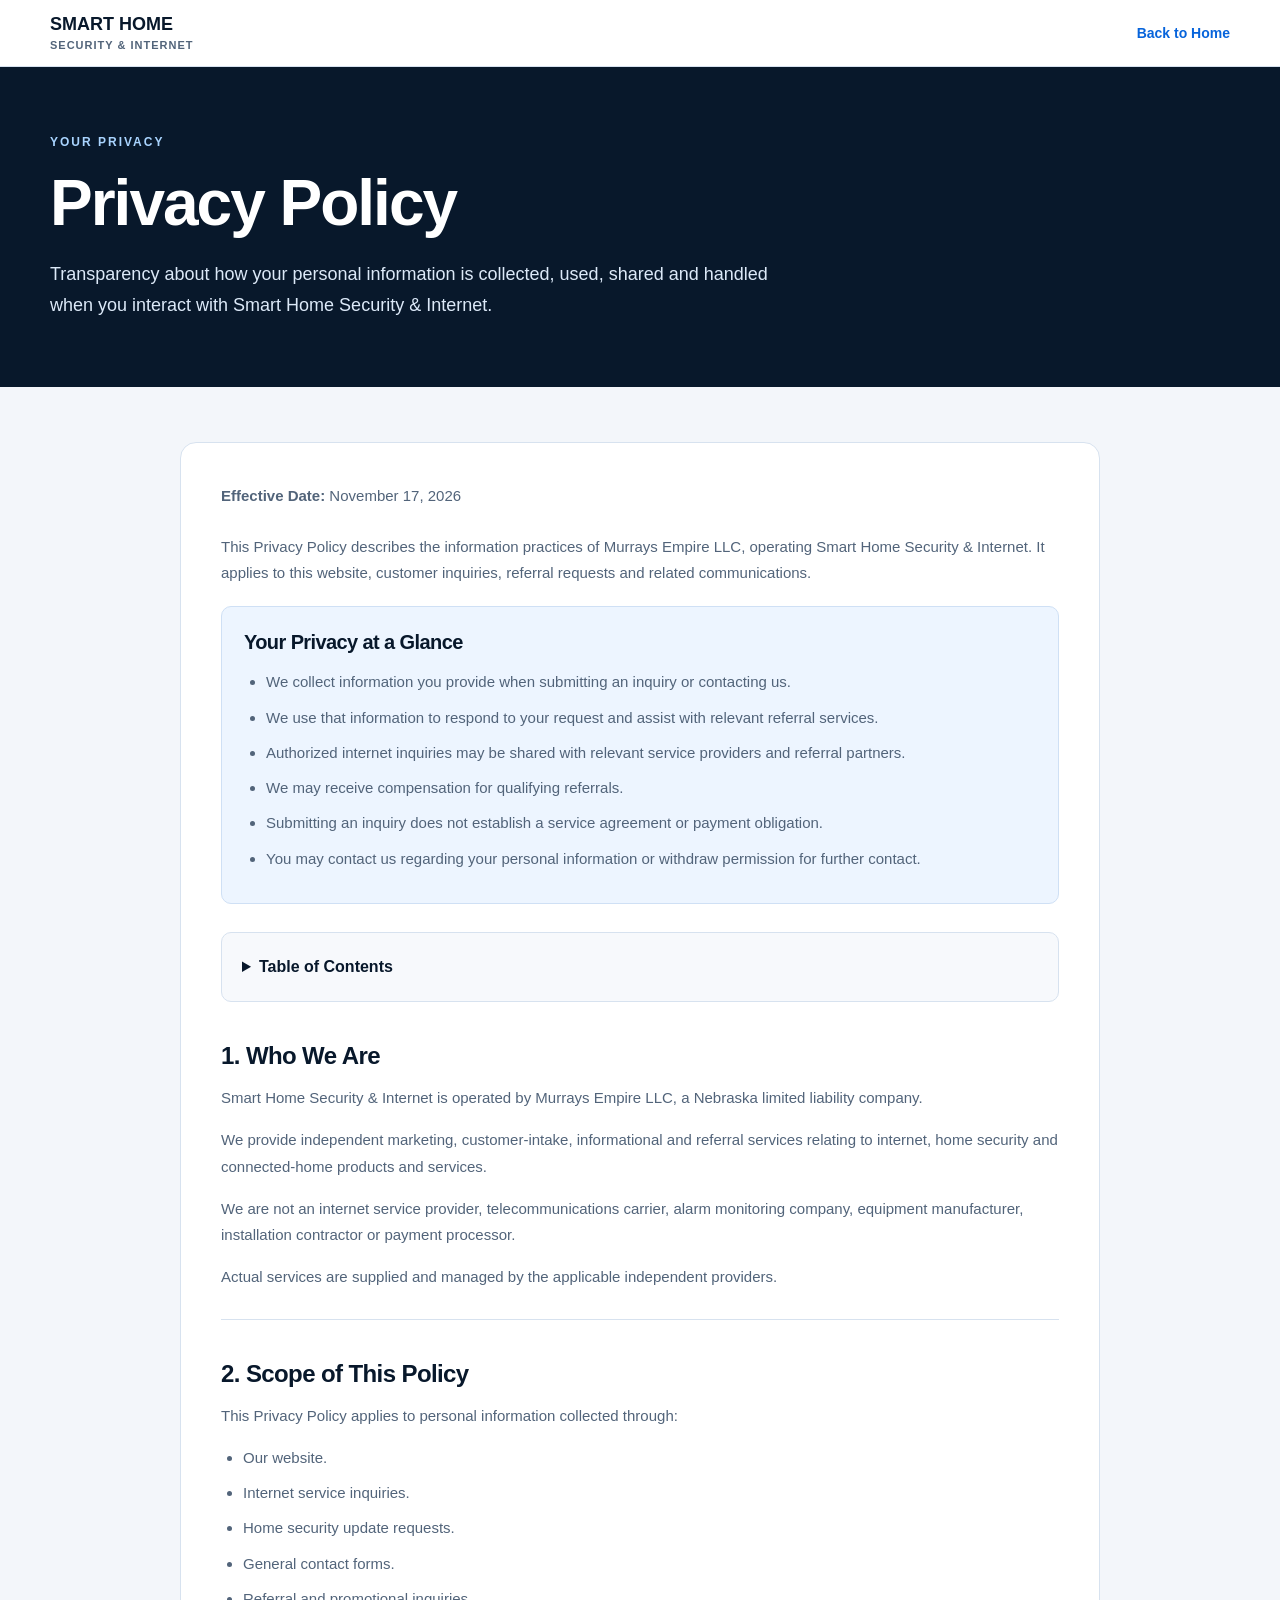
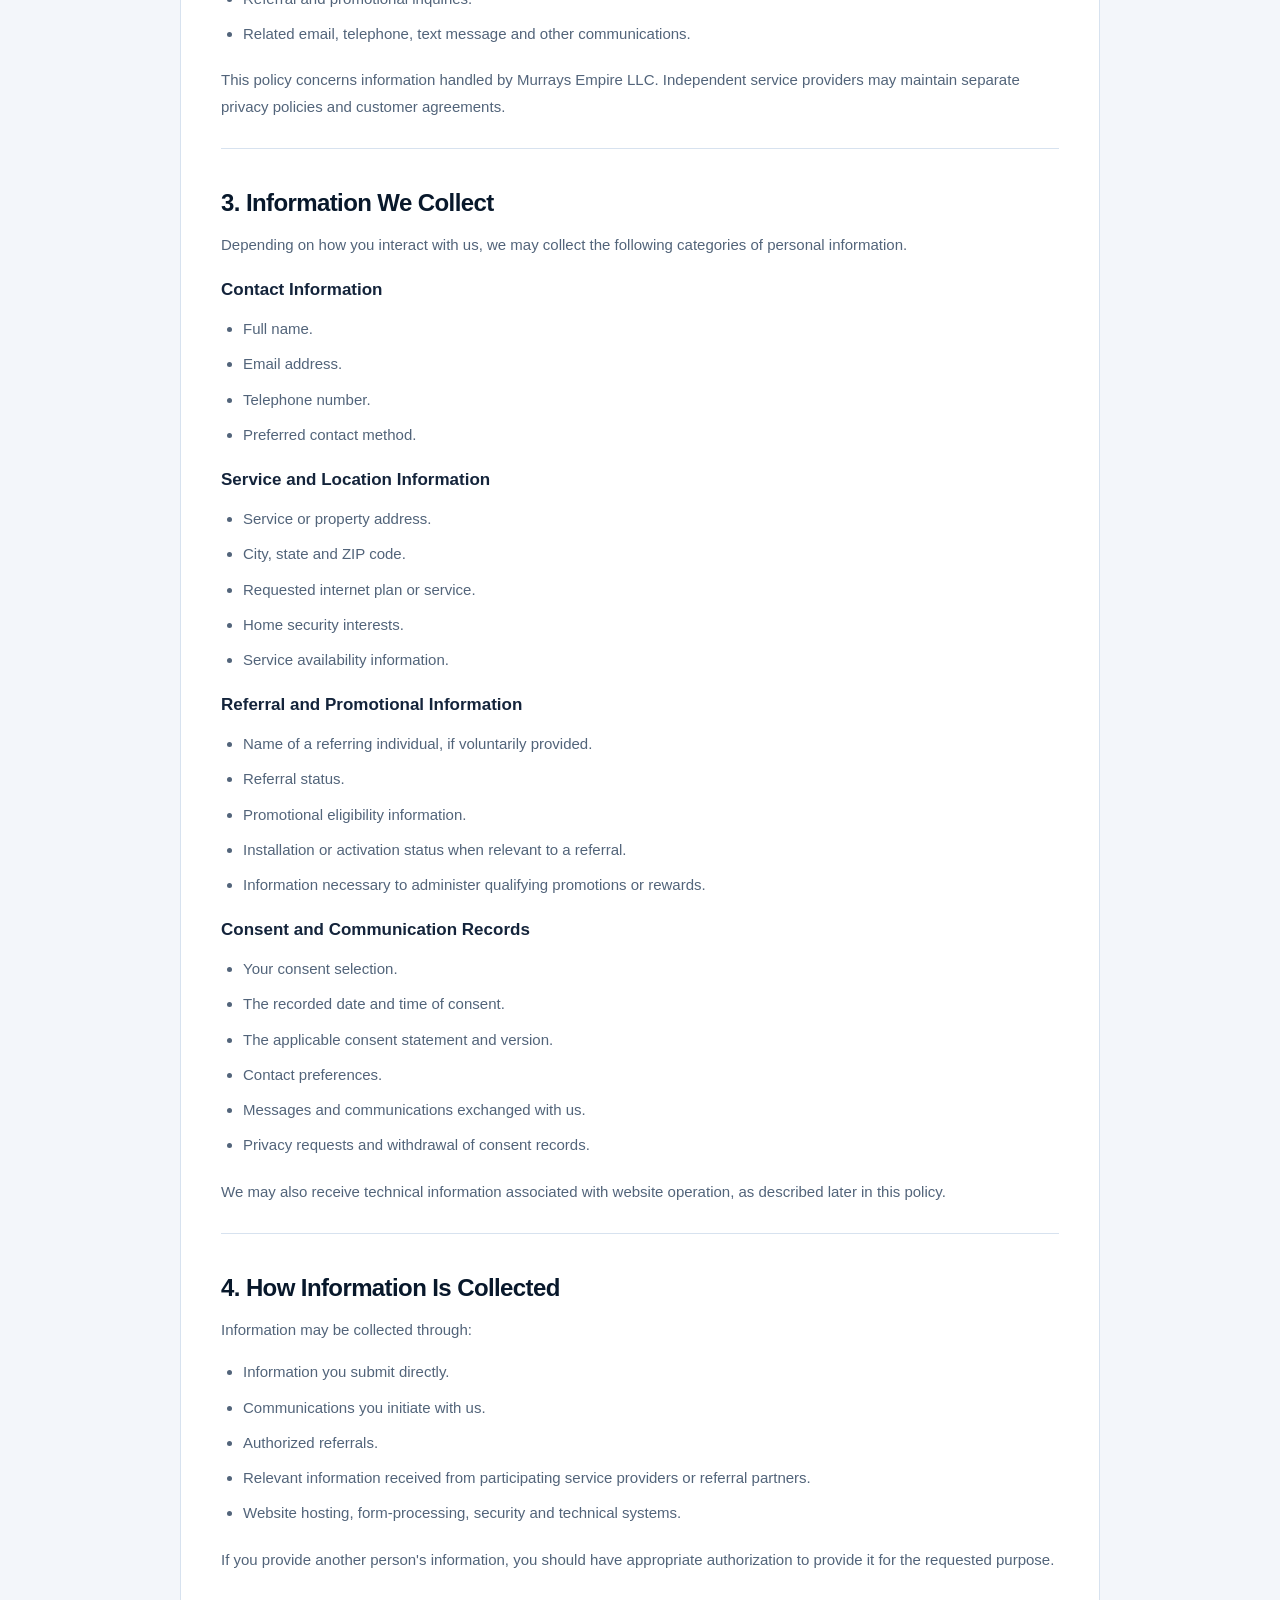
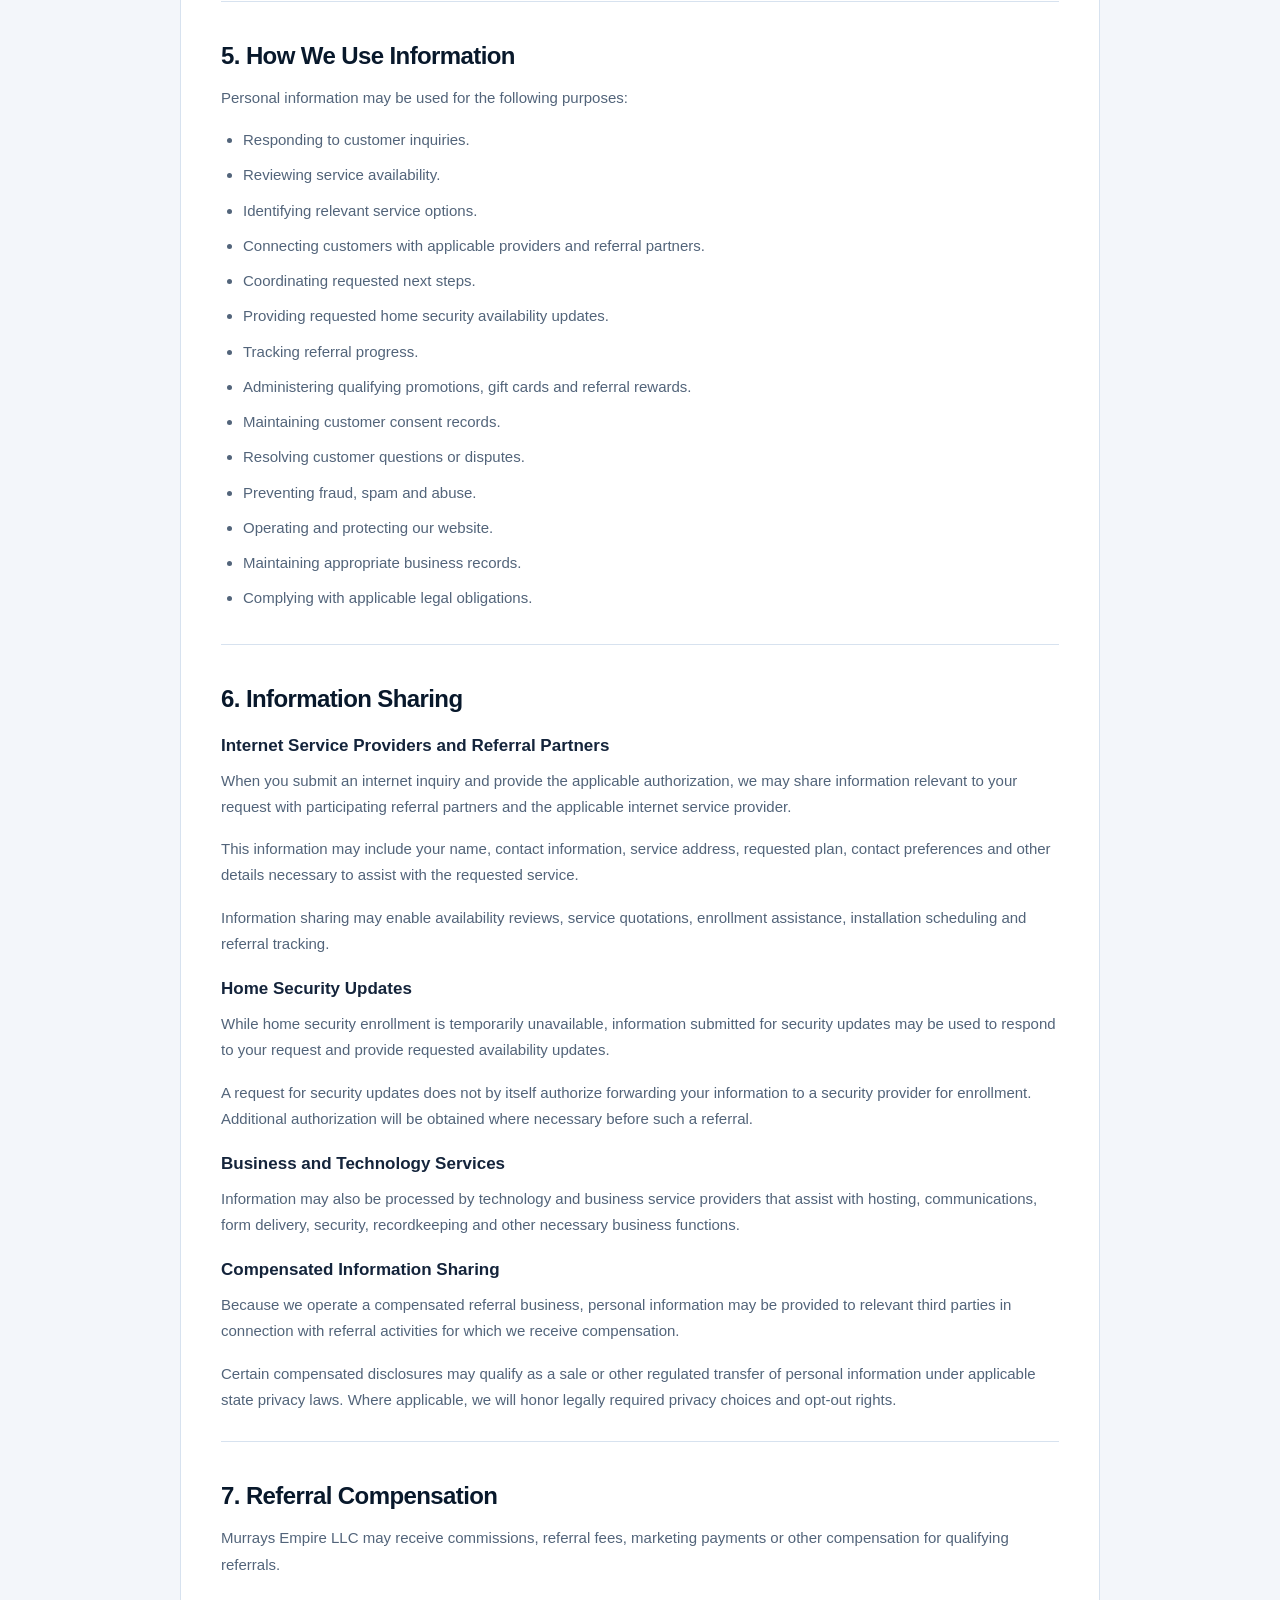
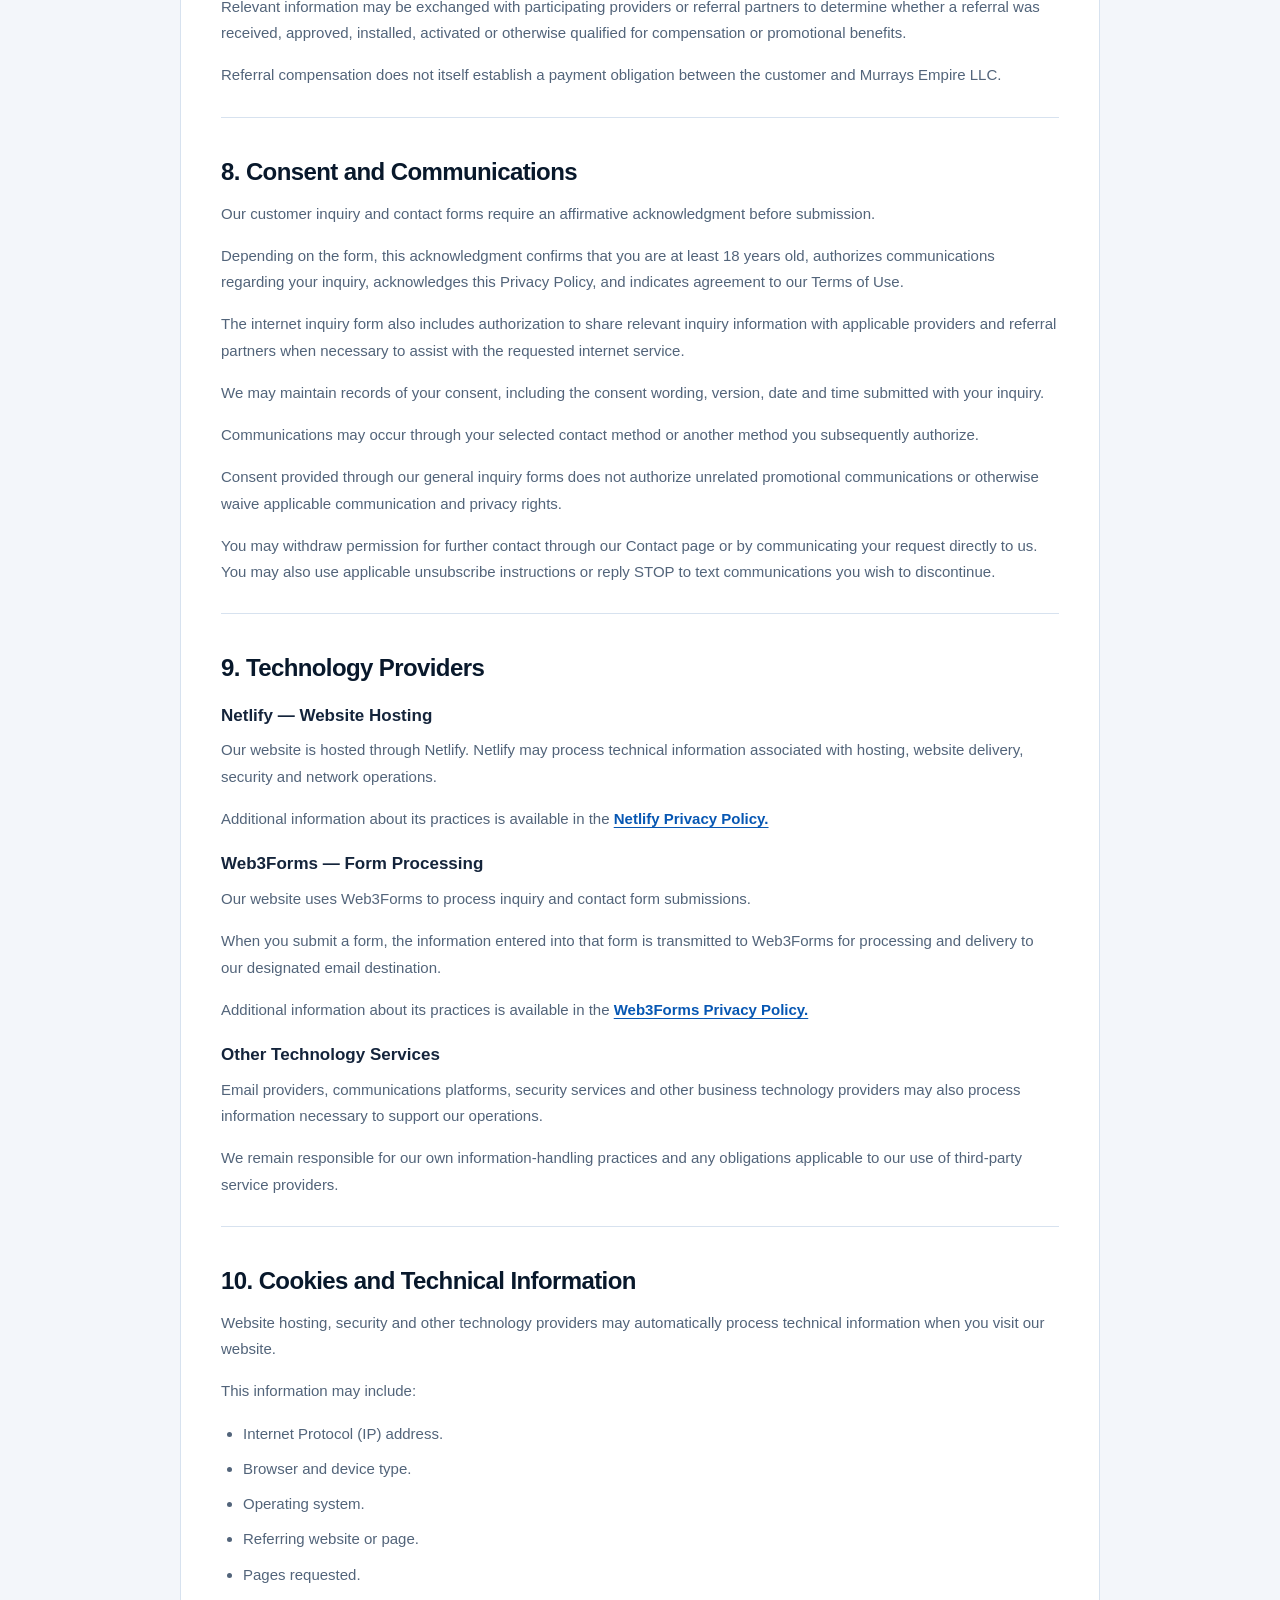
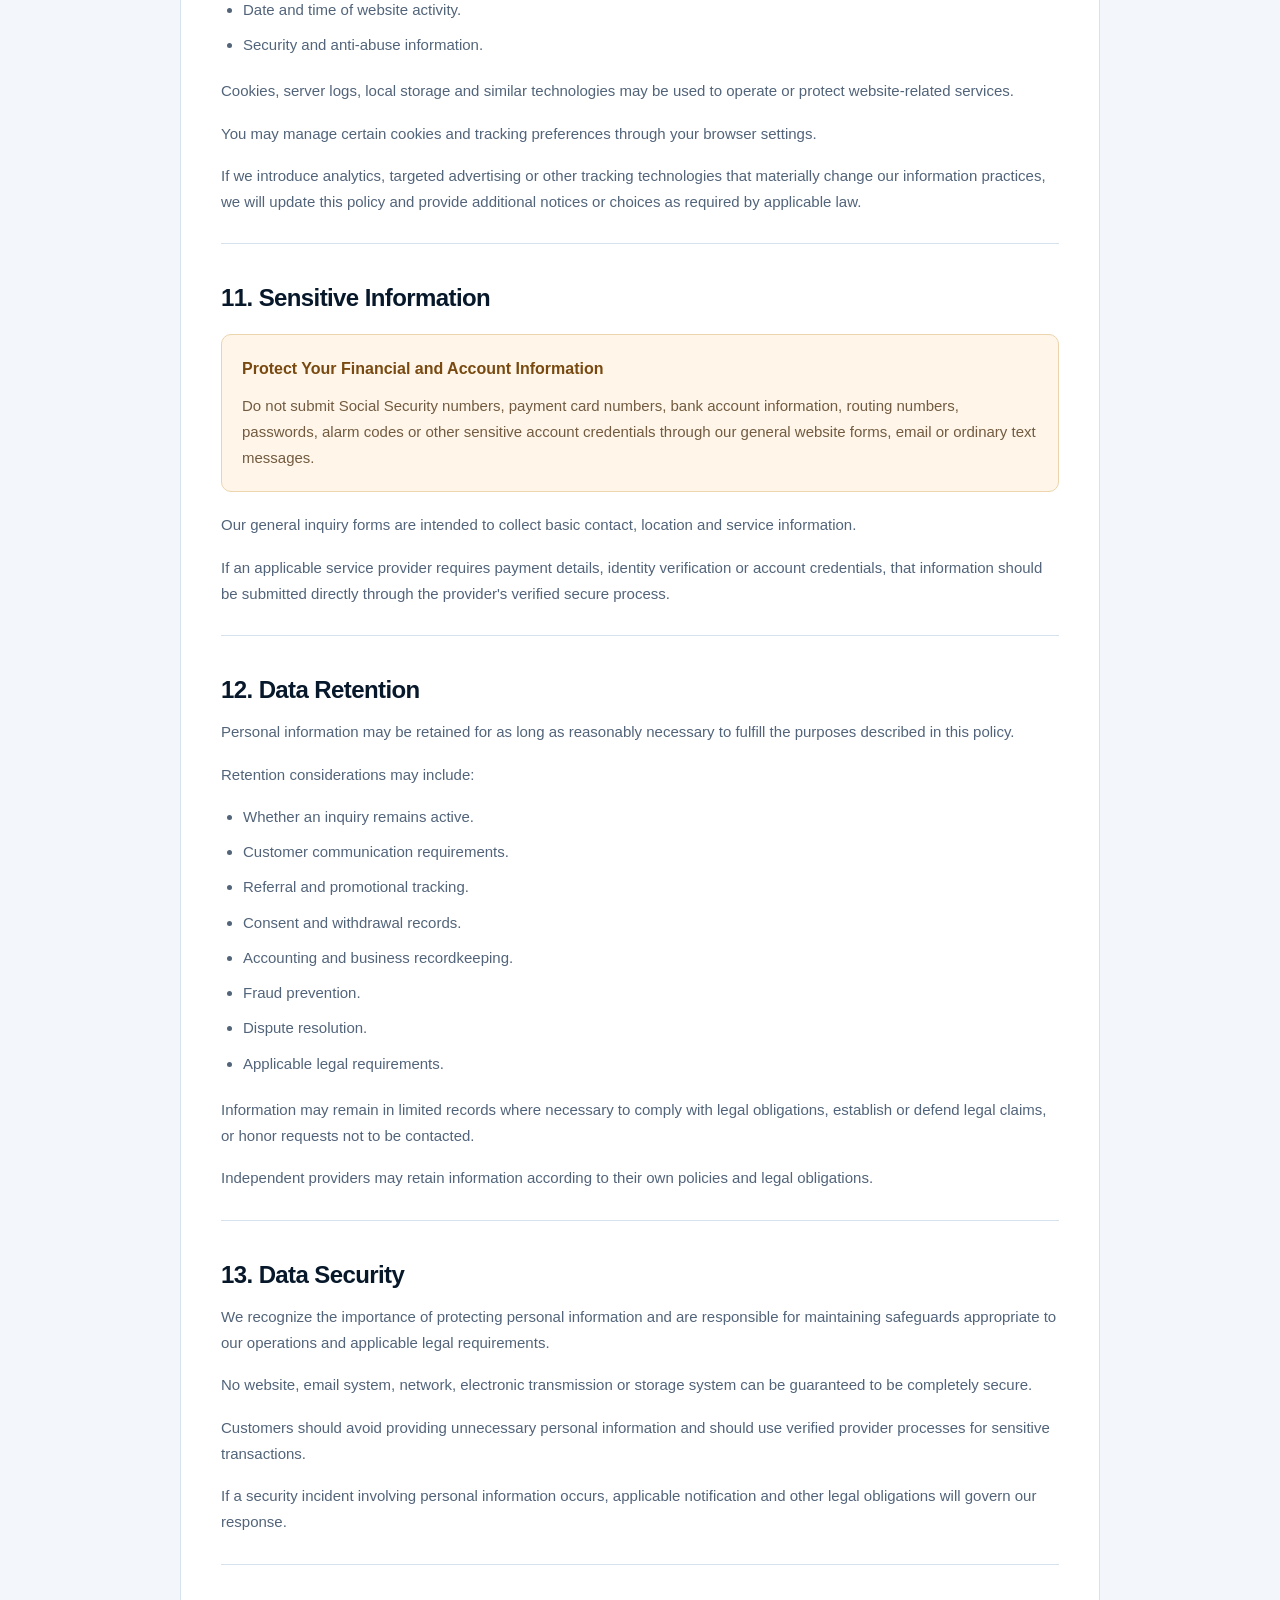
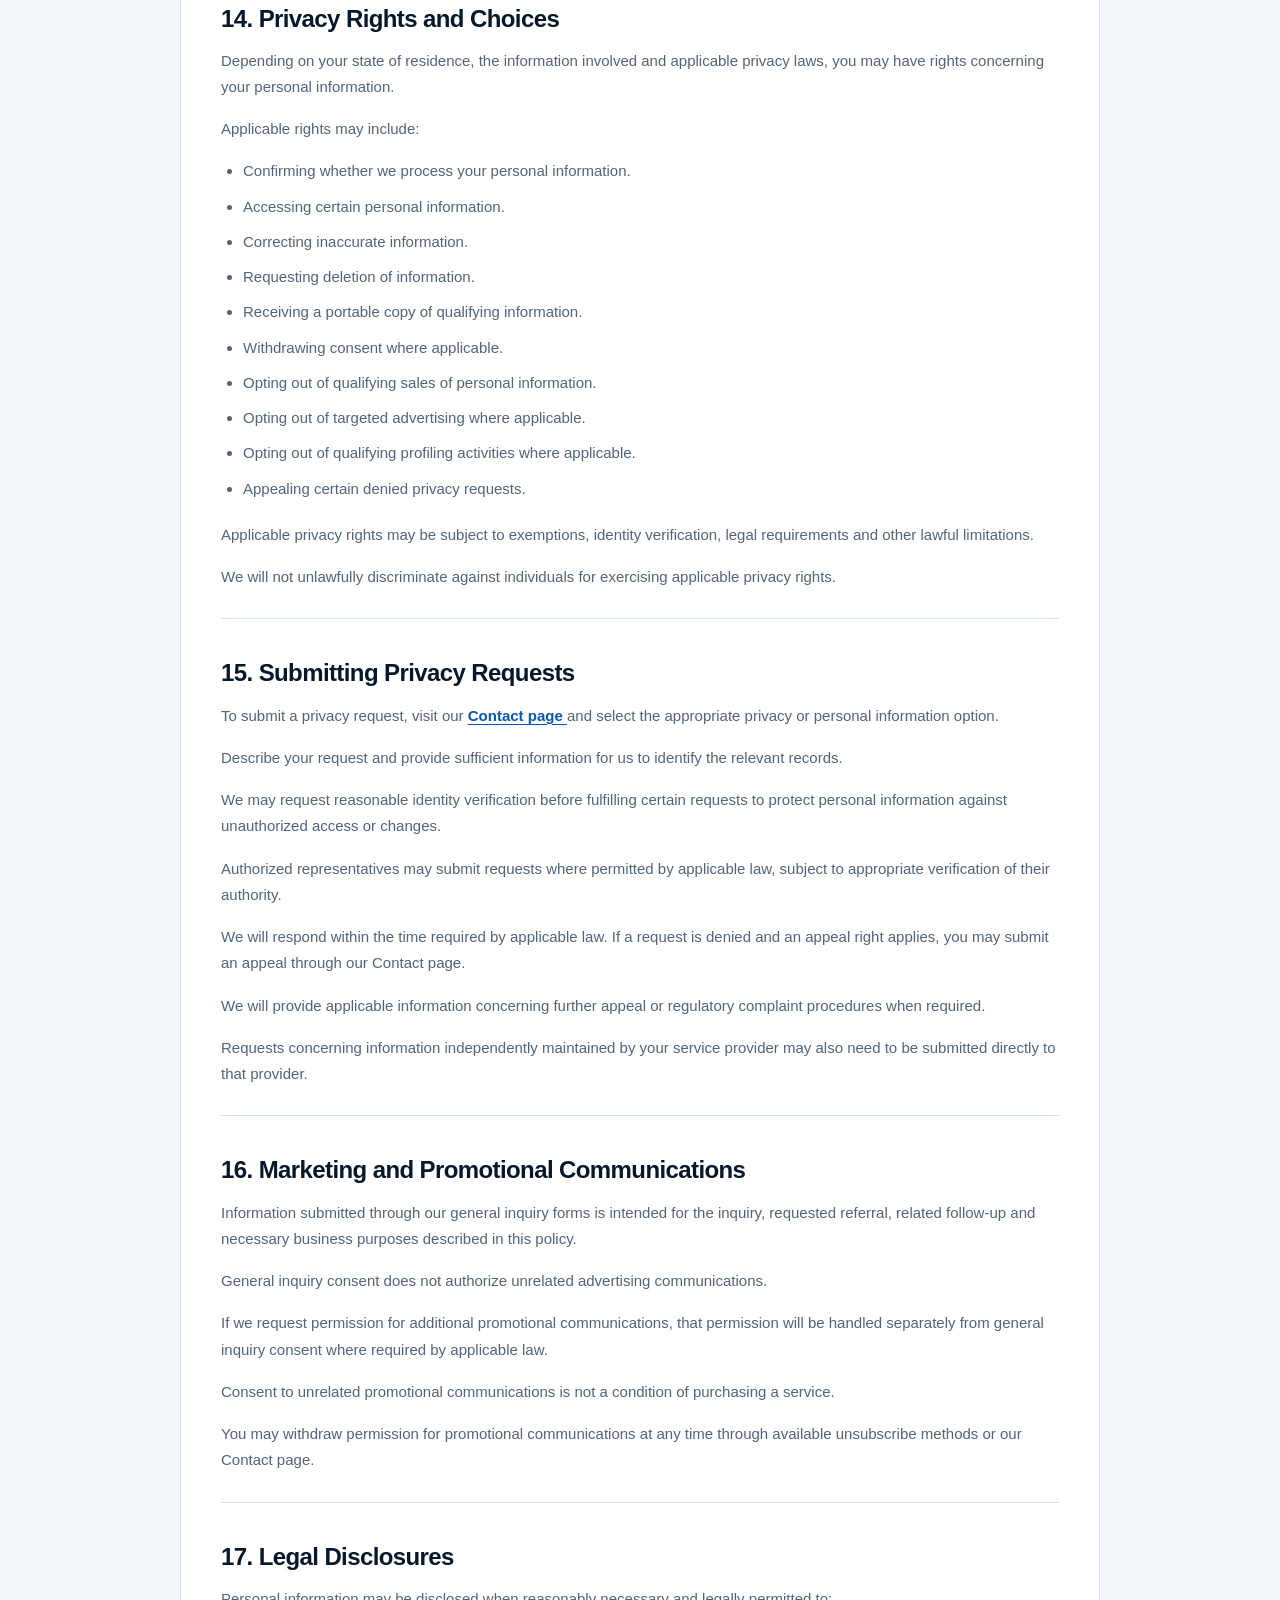
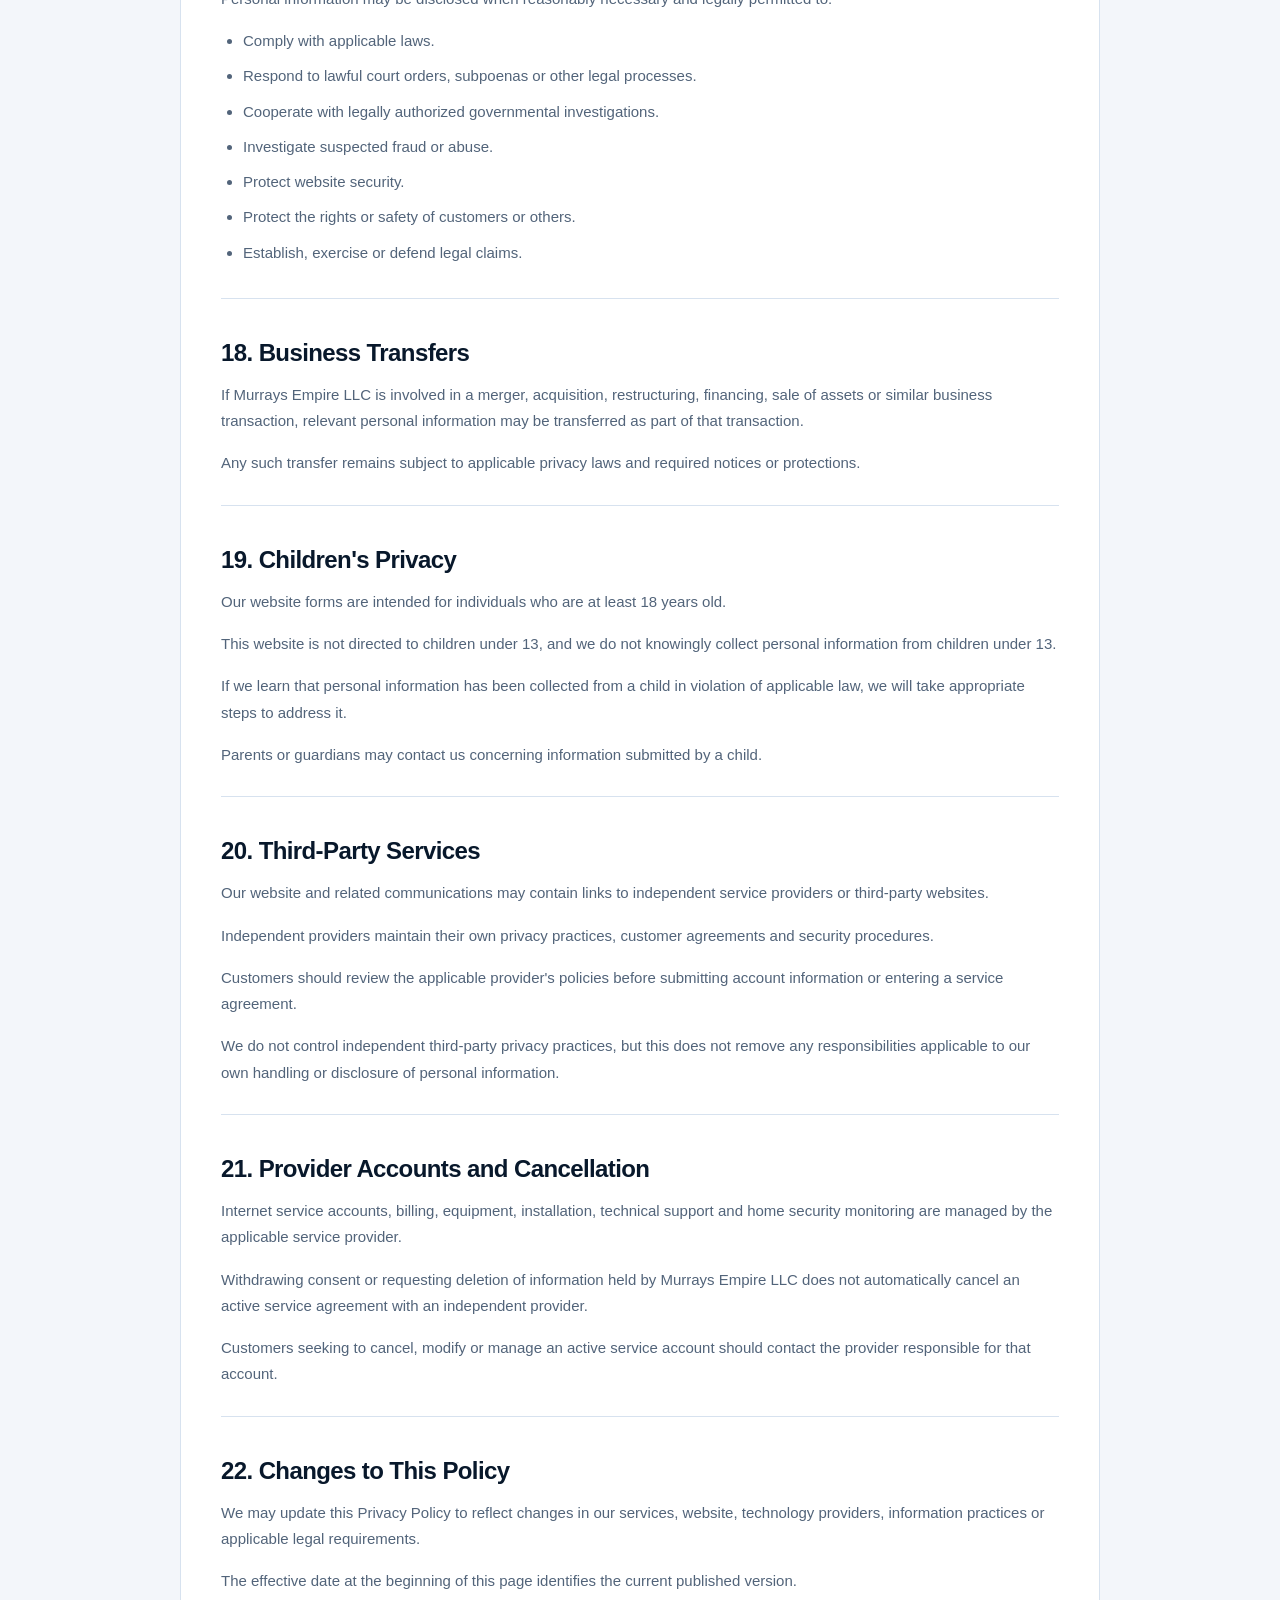
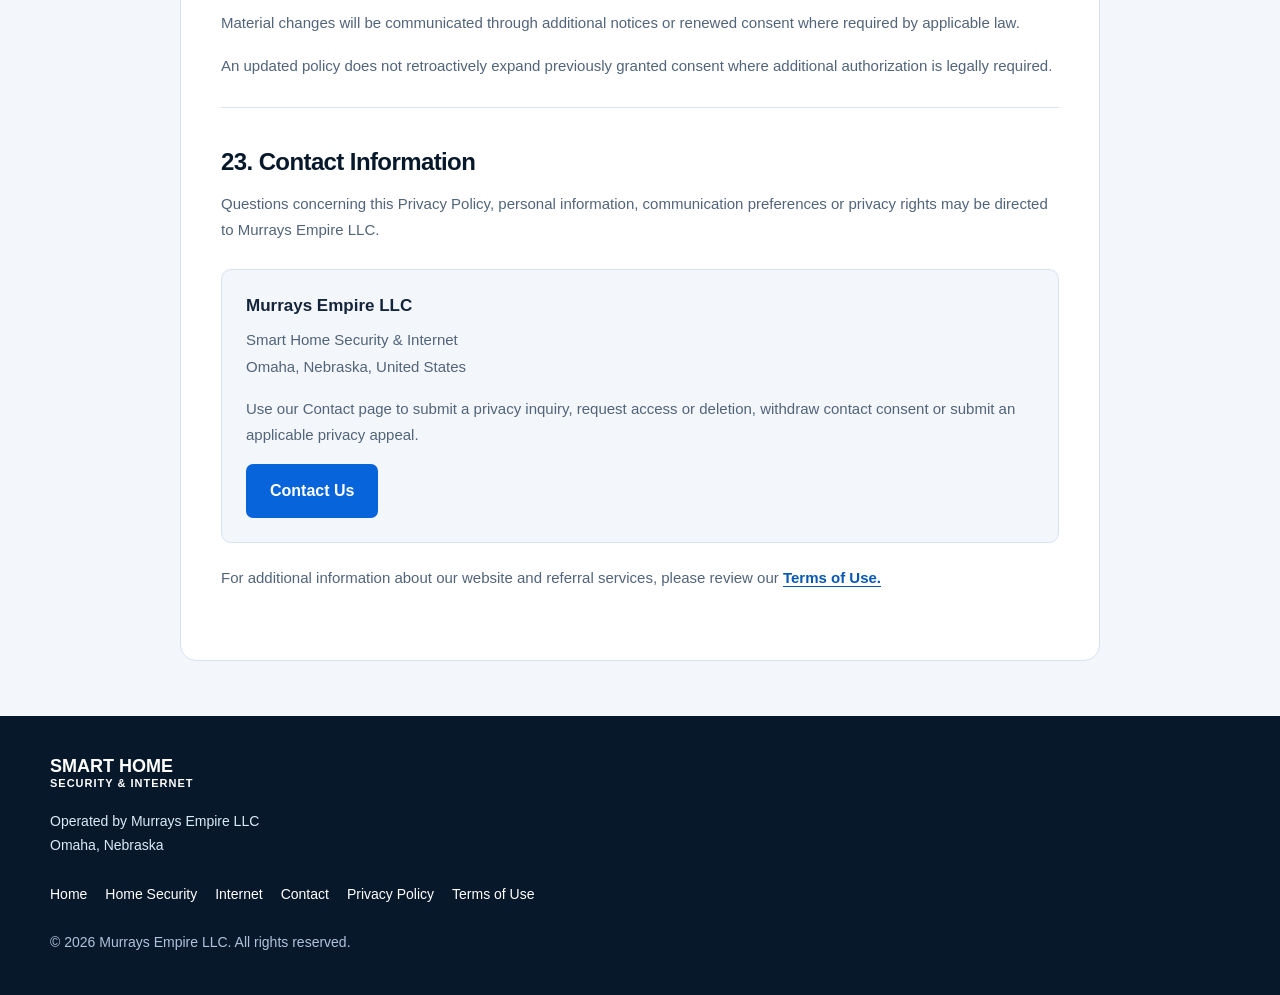
==== commit 92887cae: "Update privacy-policy.html" ====
--- a/privacy-policy.html
+++ b/privacy-policy.html
@@ -1,1730 +1,2030 @@
-<!doctype html>
+<!DOCTYPE html>
 <html lang="en">
 
 <head>
 
-  <meta charset="utf-8">
-
-  <meta
-    name="viewport"
-    content="width=device-width, initial-scale=1"
-  >
-
-  <title>
-    Privacy Policy | Smart Home Security
-  </title>
-
-  <meta
-    name="description"
-    content="Privacy Policy for Smart Home Security, a customer-intake and referral website operated by Murrays Empire LLC."
-  >
-
-  <meta
-    name="robots"
-    content="index,follow"
-  >
-
-  <meta
-    name="theme-color"
-    content="#07172d"
-  >
-
-  <link
-    rel="canonical"
-    href="https://smarthomesecurityomaha.com/privacy-policy.html"
-  >
-
-  <style>
-
-    :root {
-
-      --navy: #07172d;
-      --navy-dark: #030b18;
-      --navy-mid: #0b2a55;
-
-      --blue: #155cbd;
-      --blue-bright: #2378e8;
-      --blue-light: #8bbcf2;
-
-      --red: #c9151e;
-
-      --off-white: #f4f7fb;
-      --white: #ffffff;
-
-      --text: #12233c;
-      --muted: #425a76;
-
-      --border: #dbe5f0;
-      --notice: #eaf1fa;
-
-      --warning: #fff5e8;
-      --warning-border: #d88b23;
+<meta charset="UTF-8">
+<meta name="viewport" content="width=device-width, initial-scale=1.0">
+
+<title>Privacy Policy | Smart Home Security &amp; Internet</title>
+
+<meta name="description" content="Learn how Smart Home Security & Internet, operated by Murrays Empire LLC, collects, uses, protects and shares personal information.">
+
+<meta name="robots" content="index,follow">
+
+<meta name="theme-color" content="#08182b">
+
+<link rel="canonical" href="https://smarthomesecurityomaha.com/privacy-policy.html">
+
+<style>
+
+:root {
+    --navy: #08182b;
+    --blue: #0764db;
+    --light: #f3f6fa;
+    --white: #ffffff;
+    --text: #14243b;
+    --muted: #52647a;
+    --border: #d7e2ef;
+}
+
+* {
+    box-sizing: border-box;
+}
+
+html {
+    scroll-behavior: smooth;
+}
+
+body {
+    margin: 0;
+    font-family: Arial, Helvetica, sans-serif;
+    line-height: 1.75;
+    color: var(--text);
+    background: var(--light);
+}
+
+a {
+    color: inherit;
+}
+
+.container {
+    width: min(1180px, calc(100% - 40px));
+    margin: auto;
+}
+
+a:focus-visible,
+summary:focus-visible {
+    outline: 2px solid var(--blue);
+    outline-offset: 4px;
+}
+
+/* HEADER */
+
+header {
+    background: white;
+    border-bottom: 1px solid var(--border);
+}
+
+.navigation {
+    display: flex;
+    align-items: center;
+    justify-content: space-between;
+    min-height: 66px;
+    gap: 15px;
+}
+
+.wordmark {
+    text-decoration: none;
+    font-size: 18px;
+    font-weight: 800;
+    line-height: 1.15;
+    color: var(--navy);
+}
+
+.wordmark small {
+    display: block;
+    color: var(--muted);
+    font-size: 11px;
+    letter-spacing: 1px;
+    margin-top: 4px;
+}
+
+.home-link {
+    color: var(--blue);
+    font-size: 14px;
+    font-weight: 700;
+    text-decoration: none;
+}
+
+.home-link:hover {
+    text-decoration: underline;
+}
+
+/* HERO */
+
+.page-intro {
+    background: var(--navy);
+    color: white;
+    padding: 65px 0;
+}
+
+.eyebrow {
+    color: #a9d4ff;
+    font-size: 12px;
+    font-weight: 700;
+    letter-spacing: 2px;
+    text-transform: uppercase;
+    margin-bottom: 14px;
+}
+
+h1 {
+    font-size: clamp(38px, 6vw, 64px);
+    line-height: 1.15;
+    letter-spacing: -2px;
+    margin: 0 0 18px;
+}
+
+.page-intro p {
+    color: #dce9f8;
+    font-size: 18px;
+    max-width: 720px;
+    margin: 0;
+}
+
+/* POLICY CONTENT */
+
+main {
+    padding: 55px 0;
+}
+
+.policy-container {
+    width: min(920px, calc(100% - 40px));
+    margin: auto;
+}
+
+.policy-card {
+    background: white;
+    border: 1px solid var(--border);
+    border-radius: 16px;
+    padding: 40px;
+}
+
+.effective-date {
+    color: var(--muted);
+    font-size: 13px;
+    margin: 0 0 25px;
+}
+
+h2 {
+    font-size: 24px;
+    line-height: 1.3;
+    letter-spacing: -0.6px;
+    color: var(--navy);
+    margin: 38px 0 14px;
+}
+
+h3 {
+    font-size: 17px;
+    line-height: 1.4;
+    margin: 20px 0 10px;
+}
+
+p {
+    margin: 0 0 16px;
+}
+
+.policy-card p,
+.policy-card li {
+    color: var(--muted);
+    font-size: 15px;
+}
+
+ul {
+    padding-left: 22px;
+    margin: 14px 0 20px;
+}
+
+li {
+    margin-bottom: 9px;
+}
+
+.summary-box {
+    background: #edf5ff;
+    border: 1px solid #cfe0f5;
+    border-radius: 10px;
+    padding: 22px;
+    margin: 20px 0 28px;
+}
+
+.summary-box h2 {
+    font-size: 20px;
+    margin: 0 0 14px;
+}
+
+.summary-box ul {
+    margin-bottom: 0;
+}
+
+.policy-section {
+    padding-bottom: 12px;
+    scroll-margin-top: 25px;
+}
+
+.policy-section + .policy-section {
+    border-top: 1px solid var(--border);
+}
+
+.legal-link {
+    color: #0757b3;
+    font-weight: 600;
+    text-decoration: underline;
+    text-underline-offset: 3px;
+}
+
+/* TABLE OF CONTENTS */
+
+.contents {
+    background: #f7f9fc;
+    border: 1px solid var(--border);
+    border-radius: 10px;
+    padding: 20px;
+    margin: 25px 0;
+}
+
+.contents summary {
+    font-weight: 700;
+    color: var(--navy);
+    cursor: pointer;
+}
+
+.contents ol {
+    padding-left: 23px;
+    margin: 18px 0 0;
+}
+
+.contents a {
+    color: var(--muted);
+    text-decoration: none;
+    font-size: 14px;
+}
+
+.contents a:hover {
+    color: var(--blue);
+    text-decoration: underline;
+}
+
+/* SENSITIVE INFORMATION NOTICE */
+
+.warning {
+    background: #fff6e9;
+    border: 1px solid #ecd4ad;
+    border-radius: 10px;
+    padding: 20px;
+    margin: 20px 0;
+}
+
+.warning strong {
+    display: block;
+    color: #784910;
+    margin-bottom: 10px;
+}
+
+.warning p {
+    color: #725b40;
+    margin-bottom: 0;
+}
+
+/* CONTACT BUTTON */
+
+.button {
+    display: inline-flex;
+    align-items: center;
+    justify-content: center;
+    min-height: 48px;
+    padding: 13px 24px;
+    border-radius: 7px;
+    background: var(--blue);
+    color: white;
+    font-weight: 700;
+    text-align: center;
+    text-decoration: none;
+}
+
+.button:hover {
+    background: #084eac;
+}
+
+.contact-box {
+    background: var(--light);
+    border: 1px solid var(--border);
+    border-radius: 10px;
+    padding: 24px;
+    margin-top: 25px;
+}
+
+.contact-box h3 {
+    margin-top: 0;
+}
+
+/* FOOTER */
+
+footer {
+    background: var(--navy);
+    color: #dce9f8;
+    padding: 40px 0;
+}
+
+.footer-brand {
+    font-size: 18px;
+    font-weight: 800;
+    line-height: 1.2;
+    color: white;
+}
+
+.footer-brand small {
+    display: block;
+    font-size: 11px;
+    letter-spacing: 1px;
+}
+
+.footer-ownership {
+    font-size: 14px;
+    margin: 18px 0 0;
+}
+
+.footer-links {
+    display: flex;
+    flex-wrap: wrap;
+    align-items: center;
+    gap: 18px;
+    margin: 24px 0;
+}
+
+.footer-links a {
+    color: white;
+    text-decoration: none;
+    font-size: 14px;
+}
+
+.footer-links a:hover {
+    text-decoration: underline;
+}
+
+.copyright {
+    font-size: 14px;
+    color: #afc3dc;
+    margin-bottom: 0;
+}
+
+/* MOBILE */
+
+@media (max-width: 760px) {
+
+    .container,
+    .policy-container {
+        width: calc(100% - 32px);
     }
 
-    * {
-      box-sizing: border-box;
+    .navigation {
+        min-height: 58px;
     }
 
+    .wordmark {
+        font-size: 16px;
+    }
+
+    .wordmark small {
+        font-size: 10px;
+    }
+
+    .home-link {
+        font-size: 13px;
+    }
+
+    .page-intro {
+        padding: 40px 0;
+    }
+
+    .page-intro p {
+        font-size: 16px;
+    }
+
+    main {
+        padding: 25px 0;
+    }
+
+    .policy-card {
+        padding: 22px;
+    }
+
+    h2 {
+        font-size: 21px;
+    }
+
+    .summary-box,
+    .contents,
+    .warning,
+    .contact-box {
+        padding: 17px;
+    }
+
+    .contact-box .button {
+        width: 100%;
+    }
+
+}
+
+@media (prefers-reduced-motion: reduce) {
+
     html {
-      scroll-behavior: smooth;
+        scroll-behavior: auto;
     }
 
-    body {
-      margin: 0;
-
-      font-family:
-        Arial,
-        Helvetica,
-        sans-serif;
-
-      line-height: 1.7;
-
-      color: var(--text);
-      background: var(--off-white);
-    }
-
-    a {
-      color: inherit;
-      text-decoration: none;
-    }
-
-    .container {
-      width: min(940px, 92%);
-      margin: auto;
-    }
-
-    /* =========================
-       ANNOUNCEMENT
-    ========================= */
-
-    .announcement {
-      padding: 10px 15px;
-
-      color: #dcecff;
-      background: var(--navy-dark);
-
-      text-align: center;
-
-      font-size: 13px;
-      font-weight: 700;
-    }
-
-    /* =========================
-       HEADER
-    ========================= */
-
-    header {
-      color: white;
-      background: var(--navy);
-
-      border-bottom:
-        1px solid rgba(255,255,255,.08);
-    }
-
-    nav {
-      min-height: 76px;
-
-      display: flex;
-      align-items: center;
-      justify-content: space-between;
-
-      gap: 20px;
-    }
-
-    .brand {
-      font-size: 18px;
-      font-weight: 900;
-    }
-
-    .brand small {
-      display: block;
-
-      color: #aabed8;
-
-      font-size: 10px;
-      letter-spacing: 1.8px;
-    }
-
-    .home-link {
-      padding: 11px 16px;
-
-      border:
-        1px solid rgba(255,255,255,.35);
-
-      border-radius: 8px;
-
-      font-size: 13px;
-      font-weight: 800;
-    }
-
-    .home-link:hover {
-      background:
-        rgba(255,255,255,.08);
-    }
-
-    /* =========================
-       HERO
-    ========================= */
-
-    .hero {
-      padding: 62px 0 54px;
-
-      color: white;
-
-      background:
-        radial-gradient(
-          circle at 90% 0%,
-          rgba(35,120,232,.32),
-          transparent 32%
-        ),
-        linear-gradient(
-          125deg,
-          #06142a,
-          #0b2a55 58%,
-          #06142a
-        );
-    }
-
-    .eyebrow {
-      margin-bottom: 8px;
-
-      color: var(--blue-light);
-
-      font-size: 11px;
-      font-weight: 900;
-      letter-spacing: 1.8px;
-
-      text-transform: uppercase;
-    }
-
-    h1 {
-      margin: 0 0 12px;
-
-      font-size:
-        clamp(38px, 6vw, 60px);
-
-      line-height: 1.05;
-    }
-
-    .hero p {
-      max-width: 740px;
-
-      margin: 0;
-
-      color: #d8e6f7;
-
-      font-size: 17px;
-    }
-
-    /* =========================
-       MAIN
-    ========================= */
-
-    main {
-      padding: 46px 0 75px;
-    }
-
-    .card {
-      padding: 34px;
-
-      background: white;
-
-      border:
-        1px solid var(--border);
-
-      border-radius: 16px;
-
-      box-shadow:
-        0 14px 30px rgba(25,64,110,.08);
-    }
-
-    .effective-date {
-      margin-top: 0;
-
-      color: #6b7f96;
-
-      font-size: 13px;
-    }
-
-    h2 {
-      margin-top: 38px;
-      margin-bottom: 9px;
-
-      color: #0c2f5c;
-
-      font-size: 23px;
-      line-height: 1.25;
-    }
-
-    h2:first-of-type {
-      margin-top: 26px;
-    }
-
-    p,
-    li {
-      color: var(--muted);
-    }
-
-    ul {
-      padding-left: 23px;
-    }
-
-    li {
-      margin-bottom: 8px;
-    }
-
-    .important-disclosure {
-      margin: 25px 0;
-
-      padding: 21px;
-
-      color: #173354;
-      background: var(--notice);
-
-      border-left:
-        5px solid var(--blue);
-
-      border-radius: 9px;
-    }
-
-    .important-disclosure strong {
-      display: block;
-
-      margin-bottom: 7px;
-
-      color: var(--navy);
-
-      font-size: 17px;
-    }
-
-    .important-disclosure p {
-      margin: 0;
-    }
-
-    .plain-summary {
-      margin-top: 26px;
-
-      padding: 22px;
-
-      background: #f7f9fc;
-
-      border:
-        1px solid var(--border);
-
-      border-radius: 12px;
-    }
-
-    .plain-summary strong {
-      display: block;
-
-      margin-bottom: 10px;
-
-      color: var(--navy);
-
-      font-size: 18px;
-    }
-
-    .plain-summary ul {
-      margin-bottom: 0;
-    }
-
-    .warning {
-      margin: 24px 0;
-
-      padding: 20px;
-
-      background: var(--warning);
-
-      border-left:
-        5px solid var(--warning-border);
-
-      border-radius: 9px;
-    }
-
-    .warning strong {
-      display: block;
-
-      margin-bottom: 6px;
-
-      color: #6c4313;
-    }
-
-    .warning p {
-      margin: 0;
-
-      color: #6a553d;
-    }
-
-    .legal-link {
-      color: #176acb;
-      font-weight: 700;
-
-      text-decoration: underline;
-      text-underline-offset: 2px;
-    }
-
-    .final-notice {
-      margin-top: 40px;
-
-      padding: 18px;
-
-      color: #294967;
-      background: #edf4fb;
-
-      border:
-        1px solid #cddded;
-
-      border-radius: 9px;
-    }
-
-    /* =========================
-       FOOTER
-    ========================= */
-
-    footer {
-      padding: 30px 0;
-
-      color: #9bb0cc;
-      background: #030d1d;
-
-      font-size: 13px;
-    }
-
-    .footer-row {
-      display: flex;
-      justify-content: space-between;
-
-      gap: 20px;
-
-      flex-wrap: wrap;
-    }
-
-    .footer-links {
-      display: flex;
-      flex-wrap: wrap;
-
-      gap: 16px;
-
-      font-weight: 700;
-    }
-
-    .footer-links a:hover {
-      color: white;
-    }
-
-    /* =========================
-       MOBILE
-    ========================= */
-
-    @media (max-width: 600px) {
-
-      .card {
-        padding: 23px;
-      }
-
-      .brand {
-        font-size: 15px;
-      }
-
-      .home-link {
-        padding: 9px 11px;
-        font-size: 11px;
-      }
-
-      .hero {
-        padding: 48px 0 43px;
-      }
-
-      h2 {
-        font-size: 21px;
-      }
-
-      .important-disclosure,
-      .plain-summary,
-      .warning {
-        padding: 17px;
-      }
-
-    }
-
-  </style>
+}
+
+</style>
 
 </head>
 
 <body>
 
-  <!-- ANNOUNCEMENT -->
-
-  <div class="announcement">
-
-    Smart Home Security
-    |
-    Serving Omaha & Surrounding Areas
-
-  </div>
-
-  <!-- HEADER -->
-
-  <header>
-
-    <nav class="container">
-
-      <a
-        class="brand"
-        href="/"
-        aria-label="Smart Home Security home"
-      >
-
-        SMART HOME SECURITY
-
-        <small>
-          SMART HOME PROTECTION
-        </small>
-
-      </a>
-
-      <a
-        class="home-link"
-        href="/"
-      >
-        Back to Home
-      </a>
+<!-- HEADER -->
+
+<header>
+
+    <nav class="container navigation"
+         aria-label="Main navigation">
+
+        <a class="wordmark" href="index.html">
+
+            SMART HOME
+
+            <small>SECURITY &amp; INTERNET</small>
+
+        </a>
+
+        <a class="home-link" href="index.html">
+
+            Back to Home
+
+        </a>
 
     </nav>
 
-  </header>
-
-  <!-- HERO -->
-
-  <section class="hero">
+</header>
+
+<!-- PAGE INTRODUCTION -->
+
+<section class="page-intro">
 
     <div class="container">
 
-      <div class="eyebrow">
-        Your Information
-      </div>
-
-      <h1>
-        Privacy Policy
-      </h1>
-
-      <p>
-
-        This Privacy Policy explains how Smart Home Security
-        collects, uses, processes, and shares information when
-        you visit our website or submit a request to be connected
-        with a home-security provider.
-
-      </p>
+        <div class="eyebrow">
+
+            Your Privacy
+
+        </div>
+
+        <h1>Privacy Policy</h1>
+
+        <p>
+
+            Transparency about how your personal
+            information is collected, used, shared
+            and handled when you interact with
+            Smart Home Security &amp; Internet.
+
+        </p>
 
     </div>
 
-  </section>
-
-  <!-- MAIN -->
-
-  <main>
+</section>
+
+<main>
+
+<div class="policy-container">
+
+<article class="policy-card">
+
+    <p class="effective-date">
+
+        <strong>Effective Date:</strong>
+        November 17, 2026
+
+    </p>
+
+    <p>
+
+        This Privacy Policy describes the information
+        practices of Murrays Empire LLC, operating
+        Smart Home Security &amp; Internet.
+
+        It applies to this website, customer inquiries,
+        referral requests and related communications.
+
+    </p>
+
+    <!-- PRIVACY SUMMARY -->
+
+    <div class="summary-box">
+
+        <h2>Your Privacy at a Glance</h2>
+
+        <ul>
+
+            <li>
+                We collect information you provide
+                when submitting an inquiry or
+                contacting us.
+            </li>
+
+            <li>
+                We use that information to respond
+                to your request and assist with
+                relevant referral services.
+            </li>
+
+            <li>
+                Authorized internet inquiries may
+                be shared with relevant service
+                providers and referral partners.
+            </li>
+
+            <li>
+                We may receive compensation for
+                qualifying referrals.
+            </li>
+
+            <li>
+                Submitting an inquiry does not
+                establish a service agreement
+                or payment obligation.
+            </li>
+
+            <li>
+                You may contact us regarding your
+                personal information or withdraw
+                permission for further contact.
+            </li>
+
+        </ul>
+
+    </div>
+
+    <!-- TABLE OF CONTENTS -->
+
+    <details class="contents">
+
+        <summary>
+
+            Table of Contents
+
+        </summary>
+
+        <ol>
+
+            <li>
+                <a href="#identity">Who We Are</a>
+            </li>
+
+            <li>
+                <a href="#scope">Scope of This Policy</a>
+            </li>
+
+            <li>
+                <a href="#information">Information We Collect</a>
+            </li>
+
+            <li>
+                <a href="#collection">How Information Is Collected</a>
+            </li>
+
+            <li>
+                <a href="#usage">How We Use Information</a>
+            </li>
+
+            <li>
+                <a href="#sharing">Information Sharing</a>
+            </li>
+
+            <li>
+                <a href="#compensation">Referral Compensation</a>
+            </li>
+
+            <li>
+                <a href="#consent">Consent and Communications</a>
+            </li>
+
+            <li>
+                <a href="#providers">Technology Providers</a>
+            </li>
+
+            <li>
+                <a href="#cookies">Cookies and Technical Information</a>
+            </li>
+
+            <li>
+                <a href="#sensitive">Sensitive Information</a>
+            </li>
+
+            <li>
+                <a href="#retention">Data Retention</a>
+            </li>
+
+            <li>
+                <a href="#security">Data Security</a>
+            </li>
+
+            <li>
+                <a href="#rights">Privacy Rights and Choices</a>
+            </li>
+
+            <li>
+                <a href="#requests">Submitting Privacy Requests</a>
+            </li>
+
+            <li>
+                <a href="#marketing">Marketing and Promotional Communications</a>
+            </li>
+
+            <li>
+                <a href="#legal">Legal Disclosures</a>
+            </li>
+
+            <li>
+                <a href="#transfers">Business Transfers</a>
+            </li>
+
+            <li>
+                <a href="#children">Children's Privacy</a>
+            </li>
+
+            <li>
+                <a href="#third-party">Third-Party Services</a>
+            </li>
+
+            <li>
+                <a href="#accounts">Provider Accounts and Cancellation</a>
+            </li>
+
+            <li>
+                <a href="#changes">Changes to This Policy</a>
+            </li>
+
+            <li>
+                <a href="#contact">Contact Information</a>
+            </li>
+
+        </ol>
+
+    </details>
+
+    <!-- SECTION 1 -->
+
+    <section class="policy-section" id="identity">
+
+        <h2>1. Who We Are</h2>
+
+        <p>
+
+            Smart Home Security &amp; Internet is
+            operated by Murrays Empire LLC, a
+            Nebraska limited liability company.
+
+        </p>
+
+        <p>
+
+            We provide independent marketing,
+            customer-intake, informational and
+            referral services relating to internet,
+            home security and connected-home
+            products and services.
+
+        </p>
+
+        <p>
+
+            We are not an internet service provider,
+            telecommunications carrier, alarm
+            monitoring company, equipment
+            manufacturer, installation contractor
+            or payment processor.
+
+        </p>
+
+        <p>
+
+            Actual services are supplied and managed
+            by the applicable independent providers.
+
+        </p>
+
+    </section>
+
+    <!-- SECTION 2 -->
+
+    <section class="policy-section" id="scope">
+
+        <h2>2. Scope of This Policy</h2>
+
+        <p>
+
+            This Privacy Policy applies to personal
+            information collected through:
+
+        </p>
+
+        <ul>
+
+            <li>Our website.</li>
+
+            <li>Internet service inquiries.</li>
+
+            <li>Home security update requests.</li>
+
+            <li>General contact forms.</li>
+
+            <li>Referral and promotional inquiries.</li>
+
+            <li>Related email, telephone, text
+                message and other communications.</li>
+
+        </ul>
+
+        <p>
+
+            This policy concerns information handled
+            by Murrays Empire LLC. Independent service
+            providers may maintain separate privacy
+            policies and customer agreements.
+
+        </p>
+
+    </section>
+
+    <!-- SECTION 3 -->
+
+    <section class="policy-section" id="information">
+
+        <h2>3. Information We Collect</h2>
+
+        <p>
+
+            Depending on how you interact with us,
+            we may collect the following categories
+            of personal information.
+
+        </p>
+
+        <h3>Contact Information</h3>
+
+        <ul>
+
+            <li>Full name.</li>
+
+            <li>Email address.</li>
+
+            <li>Telephone number.</li>
+
+            <li>Preferred contact method.</li>
+
+        </ul>
+
+        <h3>Service and Location Information</h3>
+
+        <ul>
+
+            <li>Service or property address.</li>
+
+            <li>City, state and ZIP code.</li>
+
+            <li>Requested internet plan or service.</li>
+
+            <li>Home security interests.</li>
+
+            <li>Service availability information.</li>
+
+        </ul>
+
+        <h3>Referral and Promotional Information</h3>
+
+        <ul>
+
+            <li>Name of a referring individual,
+                if voluntarily provided.</li>
+
+            <li>Referral status.</li>
+
+            <li>Promotional eligibility information.</li>
+
+            <li>Installation or activation status
+                when relevant to a referral.</li>
+
+            <li>Information necessary to administer
+                qualifying promotions or rewards.</li>
+
+        </ul>
+
+        <h3>Consent and Communication Records</h3>
+
+        <ul>
+
+            <li>Your consent selection.</li>
+
+            <li>The recorded date and time of consent.</li>
+
+            <li>The applicable consent statement
+                and version.</li>
+
+            <li>Contact preferences.</li>
+
+            <li>Messages and communications
+                exchanged with us.</li>
+
+            <li>Privacy requests and withdrawal
+                of consent records.</li>
+
+        </ul>
+
+        <p>
+
+            We may also receive technical information
+            associated with website operation, as
+            described later in this policy.
+
+        </p>
+
+    </section>
+
+    <!-- SECTION 4 -->
+
+    <section class="policy-section" id="collection">
+
+        <h2>4. How Information Is Collected</h2>
+
+        <p>
+
+            Information may be collected through:
+
+        </p>
+
+        <ul>
+
+            <li>Information you submit directly.</li>
+
+            <li>Communications you initiate with us.</li>
+
+            <li>Authorized referrals.</li>
+
+            <li>Relevant information received from
+                participating service providers
+                or referral partners.</li>
+
+            <li>Website hosting, form-processing,
+                security and technical systems.</li>
+
+        </ul>
+
+        <p>
+
+            If you provide another person's information,
+            you should have appropriate authorization
+            to provide it for the requested purpose.
+
+        </p>
+
+    </section>
+
+    <!-- SECTION 5 -->
+
+    <section class="policy-section" id="usage">
+
+        <h2>5. How We Use Information</h2>
+
+        <p>
+
+            Personal information may be used for
+            the following purposes:
+
+        </p>
+
+        <ul>
+
+            <li>Responding to customer inquiries.</li>
+
+            <li>Reviewing service availability.</li>
+
+            <li>Identifying relevant service options.</li>
+
+            <li>Connecting customers with applicable
+                providers and referral partners.</li>
+
+            <li>Coordinating requested next steps.</li>
+
+            <li>Providing requested home security
+                availability updates.</li>
+
+            <li>Tracking referral progress.</li>
+
+            <li>Administering qualifying promotions,
+                gift cards and referral rewards.</li>
+
+            <li>Maintaining customer consent records.</li>
+
+            <li>Resolving customer questions or disputes.</li>
+
+            <li>Preventing fraud, spam and abuse.</li>
+
+            <li>Operating and protecting our website.</li>
+
+            <li>Maintaining appropriate business records.</li>
+
+            <li>Complying with applicable legal obligations.</li>
+
+        </ul>
+
+    </section>
+
+    <!-- SECTION 6 -->
+
+    <section class="policy-section" id="sharing">
+
+        <h2>6. Information Sharing</h2>
+
+        <h3>Internet Service Providers and Referral Partners</h3>
+
+        <p>
+
+            When you submit an internet inquiry
+            and provide the applicable authorization,
+            we may share information relevant to your
+            request with participating referral partners
+            and the applicable internet service provider.
+
+        </p>
+
+        <p>
+
+            This information may include your name,
+            contact information, service address,
+            requested plan, contact preferences and
+            other details necessary to assist with
+            the requested service.
+
+        </p>
+
+        <p>
+
+            Information sharing may enable availability
+            reviews, service quotations, enrollment
+            assistance, installation scheduling and
+            referral tracking.
+
+        </p>
+
+        <h3>Home Security Updates</h3>
+
+        <p>
+
+            While home security enrollment is
+            temporarily unavailable, information
+            submitted for security updates may be
+            used to respond to your request and
+            provide requested availability updates.
+
+        </p>
+
+        <p>
+
+            A request for security updates does not
+            by itself authorize forwarding your
+            information to a security provider for
+            enrollment.
+
+            Additional authorization will be obtained
+            where necessary before such a referral.
+
+        </p>
+
+        <h3>Business and Technology Services</h3>
+
+        <p>
+
+            Information may also be processed by
+            technology and business service providers
+            that assist with hosting, communications,
+            form delivery, security, recordkeeping
+            and other necessary business functions.
+
+        </p>
+
+        <h3>Compensated Information Sharing</h3>
+
+        <p>
+
+            Because we operate a compensated referral
+            business, personal information may be
+            provided to relevant third parties in
+            connection with referral activities for
+            which we receive compensation.
+
+        </p>
+
+        <p>
+
+            Certain compensated disclosures may qualify
+            as a sale or other regulated transfer of
+            personal information under applicable
+            state privacy laws.
+
+            Where applicable, we will honor legally
+            required privacy choices and opt-out rights.
+
+        </p>
+
+    </section>
+
+    <!-- SECTION 7 -->
+
+    <section class="policy-section" id="compensation">
+
+        <h2>7. Referral Compensation</h2>
+
+        <p>
+
+            Murrays Empire LLC may receive commissions,
+            referral fees, marketing payments or other
+            compensation for qualifying referrals.
+
+        </p>
+
+        <p>
+
+            Relevant information may be exchanged with
+            participating providers or referral partners
+            to determine whether a referral was received,
+            approved, installed, activated or otherwise
+            qualified for compensation or promotional
+            benefits.
+
+        </p>
+
+        <p>
+
+            Referral compensation does not itself
+            establish a payment obligation between
+            the customer and Murrays Empire LLC.
+
+        </p>
+
+    </section>
+
+    <!-- SECTION 8 -->
+
+    <section class="policy-section" id="consent">
+
+        <h2>8. Consent and Communications</h2>
+
+        <p>
+
+            Our customer inquiry and contact forms
+            require an affirmative acknowledgment
+            before submission.
+
+        </p>
+
+        <p>
+
+            Depending on the form, this acknowledgment
+            confirms that you are at least 18 years old,
+            authorizes communications regarding your
+            inquiry, acknowledges this Privacy Policy,
+            and indicates agreement to our
+            Terms of Use.
+
+        </p>
+
+        <p>
+
+            The internet inquiry form also includes
+            authorization to share relevant inquiry
+            information with applicable providers and
+            referral partners when necessary to assist
+            with the requested internet service.
+
+        </p>
+
+        <p>
+
+            We may maintain records of your consent,
+            including the consent wording, version,
+            date and time submitted with your inquiry.
+
+        </p>
+
+        <p>
+
+            Communications may occur through your
+            selected contact method or another method
+            you subsequently authorize.
+
+        </p>
+
+        <p>
+
+            Consent provided through our general inquiry
+            forms does not authorize unrelated
+            promotional communications or otherwise
+            waive applicable communication and
+            privacy rights.
+
+        </p>
+
+        <p>
+
+            You may withdraw permission for further
+            contact through our Contact page or by
+            communicating your request directly to us.
+
+            You may also use applicable unsubscribe
+            instructions or reply STOP to text
+            communications you wish to discontinue.
+
+        </p>
+
+    </section>
+
+    <!-- SECTION 9 -->
+
+    <section class="policy-section" id="providers">
+
+        <h2>9. Technology Providers</h2>
+
+        <h3>Netlify — Website Hosting</h3>
+
+        <p>
+
+            Our website is hosted through Netlify.
+
+            Netlify may process technical information
+            associated with hosting, website delivery,
+            security and network operations.
+
+        </p>
+
+        <p>
+
+            Additional information about its practices
+            is available in the
+
+            <a class="legal-link"
+               href="https://www.netlify.com/privacy/"
+               target="_blank"
+               rel="noopener noreferrer">
+
+                Netlify Privacy Policy.
+
+            </a>
+
+        </p>
+
+        <h3>Web3Forms — Form Processing</h3>
+
+        <p>
+
+            Our website uses Web3Forms to process
+            inquiry and contact form submissions.
+
+        </p>
+
+        <p>
+
+            When you submit a form, the information
+            entered into that form is transmitted to
+            Web3Forms for processing and delivery
+            to our designated email destination.
+
+        </p>
+
+        <p>
+
+            Additional information about its practices
+            is available in the
+
+            <a class="legal-link"
+               href="https://web3forms.com/privacy"
+               target="_blank"
+               rel="noopener noreferrer">
+
+                Web3Forms Privacy Policy.
+
+            </a>
+
+        </p>
+
+        <h3>Other Technology Services</h3>
+
+        <p>
+
+            Email providers, communications platforms,
+            security services and other business
+            technology providers may also process
+            information necessary to support our
+            operations.
+
+        </p>
+
+        <p>
+
+            We remain responsible for our own
+            information-handling practices and any
+            obligations applicable to our use of
+            third-party service providers.
+
+        </p>
+
+    </section>
+
+    <!-- SECTION 10 -->
+
+    <section class="policy-section" id="cookies">
+
+        <h2>10. Cookies and Technical Information</h2>
+
+        <p>
+
+            Website hosting, security and other
+            technology providers may automatically
+            process technical information when
+            you visit our website.
+
+        </p>
+
+        <p>
+
+            This information may include:
+
+        </p>
+
+        <ul>
+
+            <li>Internet Protocol (IP) address.</li>
+
+            <li>Browser and device type.</li>
+
+            <li>Operating system.</li>
+
+            <li>Referring website or page.</li>
+
+            <li>Pages requested.</li>
+
+            <li>Date and time of website activity.</li>
+
+            <li>Security and anti-abuse information.</li>
+
+        </ul>
+
+        <p>
+
+            Cookies, server logs, local storage and
+            similar technologies may be used to
+            operate or protect website-related services.
+
+        </p>
+
+        <p>
+
+            You may manage certain cookies and
+            tracking preferences through your
+            browser settings.
+
+        </p>
+
+        <p>
+
+            If we introduce analytics, targeted
+            advertising or other tracking technologies
+            that materially change our information
+            practices, we will update this policy
+            and provide additional notices or choices
+            as required by applicable law.
+
+        </p>
+
+    </section>
+
+    <!-- SECTION 11 -->
+
+    <section class="policy-section" id="sensitive">
+
+        <h2>11. Sensitive Information</h2>
+
+        <div class="warning">
+
+            <strong>
+
+                Protect Your Financial and Account Information
+
+            </strong>
+
+            <p>
+
+                Do not submit Social Security numbers,
+                payment card numbers, bank account
+                information, routing numbers, passwords,
+                alarm codes or other sensitive account
+                credentials through our general website
+                forms, email or ordinary text messages.
+
+            </p>
+
+        </div>
+
+        <p>
+
+            Our general inquiry forms are intended
+            to collect basic contact, location and
+            service information.
+
+        </p>
+
+        <p>
+
+            If an applicable service provider requires
+            payment details, identity verification or
+            account credentials, that information
+            should be submitted directly through the
+            provider's verified secure process.
+
+        </p>
+
+    </section>
+
+    <!-- SECTION 12 -->
+
+    <section class="policy-section" id="retention">
+
+        <h2>12. Data Retention</h2>
+
+        <p>
+
+            Personal information may be retained
+            for as long as reasonably necessary
+            to fulfill the purposes described
+            in this policy.
+
+        </p>
+
+        <p>
+
+            Retention considerations may include:
+
+        </p>
+
+        <ul>
+
+            <li>Whether an inquiry remains active.</li>
+
+            <li>Customer communication requirements.</li>
+
+            <li>Referral and promotional tracking.</li>
+
+            <li>Consent and withdrawal records.</li>
+
+            <li>Accounting and business recordkeeping.</li>
+
+            <li>Fraud prevention.</li>
+
+            <li>Dispute resolution.</li>
+
+            <li>Applicable legal requirements.</li>
+
+        </ul>
+
+        <p>
+
+            Information may remain in limited
+            records where necessary to comply
+            with legal obligations, establish
+            or defend legal claims, or honor
+            requests not to be contacted.
+
+        </p>
+
+        <p>
+
+            Independent providers may retain
+            information according to their own
+            policies and legal obligations.
+
+        </p>
+
+    </section>
+
+    <!-- SECTION 13 -->
+
+    <section class="policy-section" id="security">
+
+        <h2>13. Data Security</h2>
+
+        <p>
+
+            We recognize the importance of protecting
+            personal information and are responsible
+            for maintaining safeguards appropriate
+            to our operations and applicable legal
+            requirements.
+
+        </p>
+
+        <p>
+
+            No website, email system, network,
+            electronic transmission or storage
+            system can be guaranteed to be
+            completely secure.
+
+        </p>
+
+        <p>
+
+            Customers should avoid providing
+            unnecessary personal information
+            and should use verified provider
+            processes for sensitive transactions.
+
+        </p>
+
+        <p>
+
+            If a security incident involving personal
+            information occurs, applicable notification
+            and other legal obligations will govern
+            our response.
+
+        </p>
+
+    </section>
+
+    <!-- SECTION 14 -->
+
+    <section class="policy-section" id="rights">
+
+        <h2>14. Privacy Rights and Choices</h2>
+
+        <p>
+
+            Depending on your state of residence,
+            the information involved and applicable
+            privacy laws, you may have rights
+            concerning your personal information.
+
+        </p>
+
+        <p>
+
+            Applicable rights may include:
+
+        </p>
+
+        <ul>
+
+            <li>Confirming whether we process
+                your personal information.</li>
+
+            <li>Accessing certain personal information.</li>
+
+            <li>Correcting inaccurate information.</li>
+
+            <li>Requesting deletion of information.</li>
+
+            <li>Receiving a portable copy of
+                qualifying information.</li>
+
+            <li>Withdrawing consent where applicable.</li>
+
+            <li>Opting out of qualifying sales of
+                personal information.</li>
+
+            <li>Opting out of targeted advertising
+                where applicable.</li>
+
+            <li>Opting out of qualifying profiling
+                activities where applicable.</li>
+
+            <li>Appealing certain denied privacy
+                requests.</li>
+
+        </ul>
+
+        <p>
+
+            Applicable privacy rights may be
+            subject to exemptions, identity
+            verification, legal requirements
+            and other lawful limitations.
+
+        </p>
+
+        <p>
+
+            We will not unlawfully discriminate
+            against individuals for exercising
+            applicable privacy rights.
+
+        </p>
+
+    </section>
+
+    <!-- SECTION 15 -->
+
+    <section class="policy-section" id="requests">
+
+        <h2>15. Submitting Privacy Requests</h2>
+
+        <p>
+
+            To submit a privacy request, visit our
+
+            <a class="legal-link" href="contact.html">
+
+                Contact page
+
+            </a>
+
+            and select the appropriate privacy
+            or personal information option.
+
+        </p>
+
+        <p>
+
+            Describe your request and provide
+            sufficient information for us to
+            identify the relevant records.
+
+        </p>
+
+        <p>
+
+            We may request reasonable identity
+            verification before fulfilling certain
+            requests to protect personal information
+            against unauthorized access or changes.
+
+        </p>
+
+        <p>
+
+            Authorized representatives may submit
+            requests where permitted by applicable
+            law, subject to appropriate verification
+            of their authority.
+
+        </p>
+
+        <p>
+
+            We will respond within the time
+            required by applicable law.
+
+            If a request is denied and an appeal
+            right applies, you may submit an appeal
+            through our Contact page.
+
+        </p>
+
+        <p>
+
+            We will provide applicable information
+            concerning further appeal or regulatory
+            complaint procedures when required.
+
+        </p>
+
+        <p>
+
+            Requests concerning information
+            independently maintained by your
+            service provider may also need to
+            be submitted directly to that provider.
+
+        </p>
+
+    </section>
+
+    <!-- SECTION 16 -->
+
+    <section class="policy-section" id="marketing">
+
+        <h2>16. Marketing and Promotional Communications</h2>
+
+        <p>
+
+            Information submitted through our
+            general inquiry forms is intended
+            for the inquiry, requested referral,
+            related follow-up and necessary
+            business purposes described in
+            this policy.
+
+        </p>
+
+        <p>
+
+            General inquiry consent does not
+            authorize unrelated advertising
+            communications.
+
+        </p>
+
+        <p>
+
+            If we request permission for additional
+            promotional communications, that
+            permission will be handled separately
+            from general inquiry consent where
+            required by applicable law.
+
+        </p>
+
+        <p>
+
+            Consent to unrelated promotional
+            communications is not a condition
+            of purchasing a service.
+
+        </p>
+
+        <p>
+
+            You may withdraw permission for
+            promotional communications at any
+            time through available unsubscribe
+            methods or our Contact page.
+
+        </p>
+
+    </section>
+
+    <!-- SECTION 17 -->
+
+    <section class="policy-section" id="legal">
+
+        <h2>17. Legal Disclosures</h2>
+
+        <p>
+
+            Personal information may be disclosed
+            when reasonably necessary and legally
+            permitted to:
+
+        </p>
+
+        <ul>
+
+            <li>Comply with applicable laws.</li>
+
+            <li>Respond to lawful court orders,
+                subpoenas or other legal processes.</li>
+
+            <li>Cooperate with legally authorized
+                governmental investigations.</li>
+
+            <li>Investigate suspected fraud or abuse.</li>
+
+            <li>Protect website security.</li>
+
+            <li>Protect the rights or safety
+                of customers or others.</li>
+
+            <li>Establish, exercise or defend
+                legal claims.</li>
+
+        </ul>
+
+    </section>
+
+    <!-- SECTION 18 -->
+
+    <section class="policy-section" id="transfers">
+
+        <h2>18. Business Transfers</h2>
+
+        <p>
+
+            If Murrays Empire LLC is involved in
+            a merger, acquisition, restructuring,
+            financing, sale of assets or similar
+            business transaction, relevant personal
+            information may be transferred as
+            part of that transaction.
+
+        </p>
+
+        <p>
+
+            Any such transfer remains subject
+            to applicable privacy laws and
+            required notices or protections.
+
+        </p>
+
+    </section>
+
+    <!-- SECTION 19 -->
+
+    <section class="policy-section" id="children">
+
+        <h2>19. Children's Privacy</h2>
+
+        <p>
+
+            Our website forms are intended
+            for individuals who are at least
+            18 years old.
+
+        </p>
+
+        <p>
+
+            This website is not directed to
+            children under 13, and we do not
+            knowingly collect personal information
+            from children under 13.
+
+        </p>
+
+        <p>
+
+            If we learn that personal information
+            has been collected from a child in
+            violation of applicable law, we will
+            take appropriate steps to address it.
+
+        </p>
+
+        <p>
+
+            Parents or guardians may contact us
+            concerning information submitted by
+            a child.
+
+        </p>
+
+    </section>
+
+    <!-- SECTION 20 -->
+
+    <section class="policy-section" id="third-party">
+
+        <h2>20. Third-Party Services</h2>
+
+        <p>
+
+            Our website and related communications
+            may contain links to independent
+            service providers or third-party
+            websites.
+
+        </p>
+
+        <p>
+
+            Independent providers maintain their
+            own privacy practices, customer
+            agreements and security procedures.
+
+        </p>
+
+        <p>
+
+            Customers should review the applicable
+            provider's policies before submitting
+            account information or entering
+            a service agreement.
+
+        </p>
+
+        <p>
+
+            We do not control independent third-party
+            privacy practices, but this does not
+            remove any responsibilities applicable
+            to our own handling or disclosure of
+            personal information.
+
+        </p>
+
+    </section>
+
+    <!-- SECTION 21 -->
+
+    <section class="policy-section" id="accounts">
+
+        <h2>21. Provider Accounts and Cancellation</h2>
+
+        <p>
+
+            Internet service accounts, billing,
+            equipment, installation, technical
+            support and home security monitoring
+            are managed by the applicable
+            service provider.
+
+        </p>
+
+        <p>
+
+            Withdrawing consent or requesting
+            deletion of information held by
+            Murrays Empire LLC does not automatically
+            cancel an active service agreement
+            with an independent provider.
+
+        </p>
+
+        <p>
+
+            Customers seeking to cancel, modify
+            or manage an active service account
+            should contact the provider responsible
+            for that account.
+
+        </p>
+
+    </section>
+
+    <!-- SECTION 22 -->
+
+    <section class="policy-section" id="changes">
+
+        <h2>22. Changes to This Policy</h2>
+
+        <p>
+
+            We may update this Privacy Policy
+            to reflect changes in our services,
+            website, technology providers,
+            information practices or applicable
+            legal requirements.
+
+        </p>
+
+        <p>
+
+            The effective date at the beginning
+            of this page identifies the current
+            published version.
+
+        </p>
+
+        <p>
+
+            Material changes will be communicated
+            through additional notices or renewed
+            consent where required by applicable law.
+
+        </p>
+
+        <p>
+
+            An updated policy does not retroactively
+            expand previously granted consent
+            where additional authorization is
+            legally required.
+
+        </p>
+
+    </section>
+
+    <!-- SECTION 23 -->
+
+    <section class="policy-section" id="contact">
+
+        <h2>23. Contact Information</h2>
+
+        <p>
+
+            Questions concerning this Privacy
+            Policy, personal information,
+            communication preferences or
+            privacy rights may be directed
+            to Murrays Empire LLC.
+
+        </p>
+
+        <div class="contact-box">
+
+            <h3>Murrays Empire LLC</h3>
+
+            <p>
+
+                Smart Home Security &amp; Internet
+
+                <br>
+
+                Omaha, Nebraska, United States
+
+            </p>
+
+            <p>
+
+                Use our Contact page to submit
+                a privacy inquiry, request access
+                or deletion, withdraw contact
+                consent or submit an applicable
+                privacy appeal.
+
+            </p>
+
+            <a class="button" href="contact.html">
+
+                Contact Us
+
+            </a>
+
+        </div>
+
+        <p style="margin-top:22px;">
+
+            For additional information about
+            our website and referral services,
+            please review our
+
+            <a class="legal-link" href="terms.html">
+
+                Terms of Use.
+
+            </a>
+
+        </p>
+
+    </section>
+
+</article>
+
+</div>
+
+</main>
+
+<!-- FOOTER -->
+
+<footer>
 
     <div class="container">
 
-      <div class="card">
-
-        <p class="effective-date">
-
-          <strong>
-            Effective Date:
-          </strong>
-
-          August 26, 2026
-
-        </p>
-
-        <!-- IMPORTANT REFERRAL DISCLOSURE -->
-
-        <div class="important-disclosure">
-
-          <strong>
-            Important Referral-Site Privacy Disclosure
-          </strong>
-
-          <p>
-
-            Smart Home Security is operated by Murrays Empire LLC
-            and is a marketing, customer-intake, and referral
-            website.
-
-            When you submit a request, the information you provide
-            may be shared with an applicable third-party
-            home-security provider so that provider can contact
-            you, evaluate your request, confirm availability,
-            explain available services, and help complete the
-            requested security setup.
-
-          </p>
+        <div class="footer-brand">
+
+            SMART HOME
+
+            <small>SECURITY &amp; INTERNET</small>
 
         </div>
 
-        <!-- SIMPLE SUMMARY -->
-
-        <div class="plain-summary">
-
-          <strong>
-            In Simple Terms
-          </strong>
-
-          <ul>
-
-            <li>
-              We collect the information you enter into our
-              website form.
-            </li>
-
-            <li>
-              We use that information to respond to your request
-              and help connect you with a security provider.
-            </li>
-
-            <li>
-              Your information may be provided to the actual
-              security company handling your request.
-            </li>
-
-            <li>
-              Our website is hosted through Netlify.
-            </li>
-
-            <li>
-              Our customer request form is processed through
-              Web3Forms.
-            </li>
-
-            <li>
-              Once your information is provided to an independent
-              security provider, that provider may process the
-              information according to its own privacy policy.
-            </li>
-
-            <li>
-              You should never submit payment card numbers,
-              Social Security numbers, passwords, or alarm
-              security codes through our general website form.
-            </li>
-
-          </ul>
+        <p class="footer-ownership">
+
+            Operated by Murrays Empire LLC
+
+            <br>
+
+            Omaha, Nebraska
+
+        </p>
+
+        <div class="footer-links">
+
+            <a href="index.html">
+
+                Home
+
+            </a>
+
+            <a href="index.html#security">
+
+                Home Security
+
+            </a>
+
+            <a href="index.html#plans">
+
+                Internet
+
+            </a>
+
+            <a href="contact.html">
+
+                Contact
+
+            </a>
+
+            <a href="privacy-policy.html"
+               aria-current="page">
+
+                Privacy Policy
+
+            </a>
+
+            <a href="terms.html">
+
+                Terms of Use
+
+            </a>
 
         </div>
 
-        <!-- 1 -->
-
-        <h2>
-          1. Who We Are
-        </h2>
-
-        <p>
-
-          Smart Home Security is operated by Murrays Empire LLC.
-
-        </p>
-
-        <p>
-
-          Smart Home Security provides marketing,
-          customer-intake, informational, and referral services
-          relating to home-security and smart-home products and
-          services.
-
-        </p>
-
-        <p>
-
-          Smart Home Security is not itself the customer's alarm
-          monitoring company, equipment manufacturer, installation
-          company, financing company, billing company, emergency
-          dispatch center, or ongoing security-service provider.
-
-        </p>
-
-        <!-- 2 -->
-
-        <h2>
-          2. Scope of This Privacy Policy
-        </h2>
-
-        <p>
-
-          This Privacy Policy applies to personal information
-          collected through the Smart Home Security website and
-          information provided directly to Smart Home Security in
-          connection with a website inquiry or referral request.
-
-        </p>
-
-        <p>
-
-          This Privacy Policy does not control the privacy
-          practices of an independent third-party security
-          provider after that provider receives your information.
-
-        </p>
-
-        <p>
-
-          Third-party providers may maintain their own privacy
-          policies, customer agreements, data practices, and
-          security procedures.
-
-        </p>
-
-        <!-- 3 -->
-
-        <h2>
-          3. Information We May Collect
-        </h2>
-
-        <p>
-
-          Depending on how you interact with the website, we may
-          collect the following information:
-
-        </p>
-
-        <ul>
-
-          <li>
-            your full name;
-          </li>
-
-          <li>
-            your telephone number;
-          </li>
-
-          <li>
-            your email address;
-          </li>
-
-          <li>
-            your service or property address;
-          </li>
-
-          <li>
-            your selected or requested security package;
-          </li>
-
-          <li>
-            the name of a person who referred you, if you
-            voluntarily provide it;
-          </li>
-
-          <li>
-            whether you provided the requested website contact
-            consent;
-          </li>
-
-          <li>
-            information contained in communications you send to us;
-          </li>
-
-          <li>
-            information you voluntarily provide while asking
-            questions or requesting assistance; and
-          </li>
-
-          <li>
-            basic technical information associated with use of
-            the website.
-          </li>
-
-        </ul>
-
-        <!-- 4 -->
-
-        <h2>
-          4. Technical and Website Information
-        </h2>
-
-        <p>
-
-          When you visit a website, hosting, security, and other
-          technical service providers may automatically receive
-          information relating to the website request.
-
-        </p>
-
-        <p>
-
-          Depending on the service involved, this information may
-          include:
-
-        </p>
-
-        <ul>
-
-          <li>
-            IP address;
-          </li>
-
-          <li>
-            browser type;
-          </li>
-
-          <li>
-            device type;
-          </li>
-
-          <li>
-            operating system;
-          </li>
-
-          <li>
-            referring website or page;
-          </li>
-
-          <li>
-            date and time of the request;
-          </li>
-
-          <li>
-            pages requested;
-          </li>
-
-          <li>
-            security or anti-abuse information; and
-          </li>
-
-          <li>
-            other basic server or website activity data.
-          </li>
-
-        </ul>
-
-        <!-- 5 -->
-
-        <h2>
-          5. How We Collect Information
-        </h2>
-
-        <p>
-
-          We may collect information in several ways.
-
-        </p>
-
-        <p>
-          These include:
-        </p>
-
-        <ul>
-
-          <li>
-            information you enter directly into our website
-            request form;
-          </li>
-
-          <li>
-            information you provide when communicating with us;
-          </li>
-
-          <li>
-            information received from a person who makes an
-            authorized referral;
-          </li>
-
-          <li>
-            information received from an applicable security
-            provider concerning the status of a referral; and
-          </li>
-
-          <li>
-            technical information processed automatically by
-            website hosting, security, and form-processing
-            systems.
-          </li>
-
-        </ul>
-
-        <!-- 6 -->
-
-        <h2>
-          6. How We Use Personal Information
-        </h2>
-
-        <p>
-
-          We may use personal information for purposes including:
-
-        </p>
-
-        <ul>
-
-          <li>
-            responding to your inquiry;
-          </li>
-
-          <li>
-            determining which security package or provider may
-            be relevant to your request;
-          </li>
-
-          <li>
-            connecting you with an applicable security provider;
-          </li>
-
-          <li>
-            sending your requested information to the provider
-            handling the referral;
-          </li>
-
-          <li>
-            communicating with you regarding your inquiry;
-          </li>
-
-          <li>
-            coordinating next steps relating to your request;
-          </li>
-
-          <li>
-            maintaining records of leads and referrals;
-          </li>
-
-          <li>
-            determining the status of a referral;
-          </li>
-
-          <li>
-            administering qualifying referral or promotional
-            programs;
-          </li>
-
-          <li>
-            detecting spam, fraud, abuse, or unauthorized
-            website activity;
-          </li>
-
-          <li>
-            protecting the security and operation of the website;
-          </li>
-
-          <li>
-            complying with applicable legal requirements; and
-          </li>
-
-          <li>
-            maintaining appropriate business records.
-          </li>
-
-        </ul>
-
-        <!-- 7 -->
-
-        <h2>
-          7. Sharing Information With Security Providers
-        </h2>
-
-        <p>
-
-          Smart Home Security is a referral website.
-
-        </p>
-
-        <p>
-
-          When you submit a request asking for information about
-          home-security services, we may provide information from
-          your request to an applicable third-party security
-          provider.
-
-        </p>
-
-        <p>
-
-          Information shared with a provider may include:
-
-        </p>
-
-        <ul>
-
-          <li>
-            your name;
-          </li>
-
-          <li>
-            telephone number;
-          </li>
-
-          <li>
-            email address;
-          </li>
-
-          <li>
-            service address;
-          </li>
-
-          <li>
-            package selection;
-          </li>
-
-          <li>
-            referral information;
-          </li>
-
-          <li>
-            information relevant to your requested service; and
-          </li>
-
-          <li>
-            other information you voluntarily provide for the
-            purpose of completing your request.
-          </li>
-
-        </ul>
-
-        <p>
-
-          This sharing allows the applicable security provider
-          to contact you, evaluate your request, confirm service
-          availability, discuss pricing and equipment, schedule
-          installation when appropriate, and establish a
-          provider account if you choose to proceed.
-
-        </p>
-
-        <!-- 8 -->
-
-        <h2>
-          8. Independent Provider Privacy Practices
-        </h2>
-
-        <p>
-
-          After personal information is provided to an independent
-          security provider, that provider may process the
-          information according to its own privacy policy,
-          customer agreement, legal obligations, and business
-          practices.
-
-        </p>
-
-        <p>
-
-          Smart Home Security does not control the independent
-          privacy practices of a third-party security provider.
-
-        </p>
-
-        <p>
-
-          Customers should review the applicable provider's
-          privacy policy and account documents for information
-          about how that provider collects, uses, retains,
-          shares, or otherwise processes personal information.
-
-        </p>
-
-        <!-- 9 -->
-
-        <h2>
-          9. Referral Compensation
-        </h2>
-
-        <p>
-
-          Smart Home Security may receive a referral fee,
-          commission, marketing payment, or other compensation
-          when a referred customer completes a qualifying
-          transaction with an applicable security provider.
-
-        </p>
-
-        <p>
-
-          Information concerning the status of a referral may
-          therefore be exchanged between Smart Home Security and
-          the applicable provider when reasonably necessary to
-          determine whether the referral was received, approved,
-          scheduled, installed, activated, or otherwise qualified
-          for compensation.
-
-        </p>
-
-        <!-- 10 -->
-
-        <h2>
-          10. Website Hosting — Netlify
-        </h2>
-
-        <p>
-
-          The Smart Home Security website is hosted using
-          Netlify.
-
-        </p>
-
-        <p>
-
-          As part of providing website hosting, security,
-          delivery, and technical services, Netlify may process
-          technical information associated with requests made to
-          the website.
-
-        </p>
-
-        <p>
-
-          Netlify maintains its own privacy, security, and data
-          processing practices.
-
-        </p>
-
-        <!-- 11 -->
-
-        <h2>
-          11. Website Forms — Web3Forms
-        </h2>
-
-        <p>
-
-          Smart Home Security currently uses Web3Forms to process
-          website form submissions.
-
-        </p>
-
-        <p>
-
-          When you submit our customer request form, the
-          information entered into the form is transmitted to
-          Web3Forms for processing and delivery to the email
-          destination associated with our form.
-
-        </p>
-
-        <p>
-
-          Web3Forms operates as a separate technology service and
-          maintains its own privacy, security, logging, and data
-          processing practices.
-
-        </p>
-
-        <p>
-
-          Third-party service practices may change over time, and
-          their handling of information is also governed by their
-          applicable policies and terms.
-
-        </p>
-
-        <!-- 12 -->
-
-        <h2>
-          12. Email and Other Technology Providers
-        </h2>
-
-        <p>
-
-          Information submitted through the website may also be
-          processed by email providers, hosting providers,
-          security services, or other technology companies used
-          to operate the website and receive customer inquiries.
-
-        </p>
-
-        <p>
-
-          We may use service providers when reasonably necessary
-          to operate the website, maintain records, communicate
-          with customers, prevent fraud, or provide our referral
-          services.
-
-        </p>
-
-        <!-- 13 -->
-
-        <h2>
-          13. Sensitive Information
-        </h2>
-
-        <div class="warning">
-
-          <strong>
-            Do Not Submit Sensitive Financial or Security
-            Credentials Through Our General Website Form
-          </strong>
-
-          <p>
-
-            The Smart Home Security website request form is
-            intended for basic customer and service information.
-            Do not submit complete payment-card information,
-            Social Security numbers, passwords, bank-account
-            credentials, alarm passwords, verbal security codes,
-            or similar sensitive authentication information
-            through the general request form.
-
-          </p>
-
-        </div>
-
-        <p>
-
-          If an actual security provider requires payment,
-          identity-verification, financing, or account-security
-          information, that information should be submitted
-          directly through the secure process designated by that
-          provider.
-
-        </p>
-
-        <!-- 14 -->
-
-        <h2>
-          14. Cookies and Similar Technologies
-        </h2>
-
-        <p>
-
-          Hosting, security, form-processing, or other technology
-          services used by the website may use cookies, logs,
-          local storage, device information, or similar
-          technologies as necessary to operate, protect, or
-          maintain their services.
-
-        </p>
-
-        <p>
-
-          If Smart Home Security later adds additional analytics,
-          advertising, or tracking technologies that materially
-          change our information practices, this Privacy Policy
-          may be updated accordingly.
-
-        </p>
-
-        <!-- 15 -->
-
-        <h2>
-          15. Data Retention
-        </h2>
-
-        <p>
-
-          Smart Home Security may retain personal information for
-          as long as reasonably necessary for the purposes
-          described in this Privacy Policy.
-
-        </p>
-
-        <p>
-
-          Retention may depend on factors including:
-
-        </p>
-
-        <ul>
-
-          <li>
-            whether the request remains active;
-          </li>
-
-          <li>
-            whether follow-up is still reasonably expected;
-          </li>
-
-          <li>
-            referral tracking requirements;
-          </li>
-
-          <li>
-            recordkeeping needs;
-          </li>
-
-          <li>
-            fraud-prevention needs;
-          </li>
-
-          <li>
-            dispute resolution;
-          </li>
-
-          <li>
-            legal requirements; and
-          </li>
-
-          <li>
-            legitimate business-record purposes.
-          </li>
-
-        </ul>
-
-        <p>
-
-          Information processed by independent third-party
-          providers may be retained according to those providers'
-          own retention practices.
-
-        </p>
-
-        <!-- 16 -->
-
-        <h2>
-          16. Data Security
-        </h2>
-
-        <p>
-
-          We take reasonable administrative and technical steps
-          intended to protect personal information appropriate to
-          the nature of the information and our operations.
-
-        </p>
-
-        <p>
-
-          However, no website, email system, network, Internet
-          transmission, or electronic storage system can be
-          guaranteed to be completely secure.
-
-        </p>
-
-        <p>
-
-          Customers should avoid submitting information through
-          this website that is not necessary for the referral or
-          inquiry.
-
-        </p>
-
-        <!-- 17 -->
-
-        <h2>
-          17. Your Privacy Choices and Rights
-        </h2>
-
-        <p>
-
-          Depending on where you live and which privacy laws apply
-          to Smart Home Security and your information, you may
-          have certain rights regarding personal information.
-
-        </p>
-
-        <p>
-          Applicable rights may include the right to:
-        </p>
-
-        <ul>
-
-          <li>
-            ask whether we process personal information about you;
-          </li>
-
-          <li>
-            request access to certain personal information;
-          </li>
-
-          <li>
-            request correction of inaccurate information;
-          </li>
-
-          <li>
-            request deletion of certain personal information;
-          </li>
-
-          <li>
-            request a portable copy of certain information when
-            required by applicable law; and
-          </li>
-
-          <li>
-            exercise applicable opt-out rights where required by
-            law.
-          </li>
-
-        </ul>
-
-        <p>
-
-          These rights are subject to applicable legal
-          requirements, exceptions, identity verification, and
-          limitations.
-
-        </p>
-
-        <!-- 18 -->
-
-        <h2>
-          18. Requests Concerning Your Personal Information
-        </h2>
-
-        <p>
-
-          If you want to ask about personal information you
-          previously submitted to Smart Home Security, request a
-          correction, or request deletion where applicable, you
-          may contact Smart Home Security through the contact
-          methods available on this website.
-
-        </p>
-
-        <p>
-
-          We may need to verify your identity before providing,
-          correcting, or deleting information in order to protect
-          customers from unauthorized requests.
-
-        </p>
-
-        <p>
-
-          We will review privacy requests and respond as required
-          by applicable law.
-
-        </p>
-
-        <p>
-
-          A request made to Smart Home Security concerning our
-          records does not automatically require an independent
-          security provider to delete or change information that
-          provider separately maintains.
-
-        </p>
-
-        <p>
-
-          If you want to exercise rights concerning information
-          held by your actual security provider, you may also
-          need to contact that provider directly.
-
-        </p>
-
-        <!-- 19 -->
-
-        <h2>
-          19. Referral Information and Unrelated Marketing
-        </h2>
-
-        <p>
-
-          Information submitted through our customer request form
-          is intended to be used for the security inquiry,
-          referral, follow-up, recordkeeping, and related purposes
-          described in this Privacy Policy.
-
-        </p>
-
-        <p>
-
-          We do not intend to disclose customer lead information
-          to unrelated third parties solely so those unrelated
-          parties can build independent marketing lists.
-
-        </p>
-
-        <p>
-
-          Information may nevertheless be shared when reasonably
-          necessary with an applicable security provider or
-          technology service provider as described in this
-          Privacy Policy.
-
-        </p>
-
-        <!-- 20 -->
-
-        <h2>
-          20. Legal Requirements and Protection of Rights
-        </h2>
-
-        <p>
-
-          We may disclose information if reasonably necessary to:
-
-        </p>
-
-        <ul>
-
-          <li>
-            comply with applicable law;
-          </li>
-
-          <li>
-            respond to a lawful court order, subpoena, or other
-            legal process;
-          </li>
-
-          <li>
-            cooperate with appropriate governmental or law
-            enforcement authorities when legally required;
-          </li>
-
-          <li>
-            investigate suspected fraud or abuse;
-          </li>
-
-          <li>
-            protect the security or integrity of our website;
-          </li>
-
-          <li>
-            protect the rights or safety of Smart Home Security,
-            Murrays Empire LLC, customers, or others; or
-          </li>
-
-          <li>
-            establish, exercise, or defend legal claims.
-          </li>
-
-        </ul>
-
-        <!-- 21 -->
-
-        <h2>
-          21. Business Transfers
-        </h2>
-
-        <p>
-
-          If Murrays Empire LLC or the Smart Home Security
-          business is involved in a merger, acquisition, sale,
-          restructuring, financing, transfer of business assets,
-          or similar transaction, relevant business records may
-          be transferred as part of that transaction, subject to
-          applicable law.
-
-        </p>
-
-        <!-- 22 -->
-
-        <h2>
-          22. Children's Privacy
-        </h2>
-
-        <p>
-
-          This website is intended for adults seeking information
-          about home-security services.
-
-        </p>
-
-        <p>
-
-          The website is not directed to children under 13, and
-          we do not knowingly request personal information from
-          children under 13 through our customer request form.
-
-        </p>
-
-        <p>
-
-          Requests intended to lead to a security-service
-          agreement should be submitted by an adult who has
-          appropriate authority concerning the service property.
-
-        </p>
-
-        <!-- 23 -->
-
-        <h2>
-          23. Third-Party Websites
-        </h2>
-
-        <p>
-
-          The Smart Home Security website may link to third-party
-          websites or services.
-
-        </p>
-
-        <p>
-
-          We do not control the privacy or security practices of
-          independent third-party websites.
-
-        </p>
-
-        <p>
-
-          Visiting or using a third-party website is subject to
-          that third party's policies and terms.
-
-        </p>
-
-        <!-- 24 -->
-
-        <h2>
-          24. Security-Provider Accounts
-        </h2>
-
-        <p>
-
-          Once a customer establishes an account directly with a
-          security provider, the provider is responsible for the
-          privacy practices associated with that provider account.
-
-        </p>
-
-        <p>
-
-          Questions involving provider billing records, payment
-          information, monitoring records, equipment data, account
-          credentials, security codes, provider applications, or
-          provider account history should generally be directed
-          to the actual security provider.
-
-        </p>
-
-        <!-- 25 -->
-
-        <h2>
-          25. Service Cancellation and Privacy
-        </h2>
-
-        <p>
-
-          Smart Home Security's handling of customer information
-          is separate from the cancellation of a customer's
-          security-service agreement.
-
-        </p>
-
-        <p>
-
-          Requesting deletion of information from Smart Home
-          Security does not cancel an active security or
-          monitoring account with a third-party provider.
-
-        </p>
-
-        <p>
-
-          Customers who wish to cancel or modify their security
-          service must contact the actual security company
-          providing and servicing the account directly.
-
-        </p>
-
-        <!-- 26 -->
-
-        <h2>
-          26. Changes to This Privacy Policy
-        </h2>
-
-        <p>
-
-          We may update this Privacy Policy from time to time to
-          reflect changes in our website, referral process,
-          technology providers, security providers, business
-          practices, or applicable legal requirements.
-
-        </p>
-
-        <p>
-
-          The Effective Date shown at the top of this page
-          identifies the current version.
-
-        </p>
-
-        <!-- 27 -->
-
-        <h2>
-          27. Contact
-        </h2>
-
-        <p>
-
-          Questions regarding this Privacy Policy or personal
-          information submitted through the Smart Home Security
-          website may be directed to Smart Home Security using
-          the contact methods available through this website.
-
-        </p>
-
-        <p>
-
-          Please do not include Social Security numbers, payment
-          card numbers, account passwords, alarm codes, or other
-          highly sensitive credentials when making a general
-          privacy inquiry.
-
-        </p>
-
-        <!-- FINAL NOTICE -->
-
-        <div class="final-notice">
-
-          <strong>
-            Smart Home Security is a referral website operated by
-            Murrays Empire LLC.
-          </strong>
-
-          <br><br>
-
-          Information submitted through the Smart Home Security
-          website may be processed for the purpose of responding
-          to the customer's inquiry and connecting the customer
-          with an applicable third-party security provider.
-
-          <br><br>
-
-          Once information is provided to an independent security
-          provider, that provider may process the information
-          according to its own privacy policy and customer
-          agreements.
-
-          <br><br>
-
-          <a
-            class="legal-link"
-            href="/terms.html"
-          >
-            Review our Terms of Use
-          </a>
-
-          for additional information about Smart Home Security's
-          role as a referral service.
-
-        </div>
-
-      </div>
+        <p class="copyright">
+
+            &copy; 2026 Murrays Empire LLC.
+            All rights reserved.
+
+        </p>
 
     </div>
 
-  </main>
-
-  <!-- FOOTER -->
-
-  <footer>
-
-    <div class="container footer-row">
-
-      <div>
-
-        © 2026 Smart Home Security.
-        All rights reserved.
-        Operated by Murrays Empire LLC.
-
-      </div>
-
-      <div class="footer-links">
-
-        <a href="/">
-          Home
-        </a>
-
-        <a href="/terms.html">
-          Terms
-        </a>
-
-        <a href="/privacy-policy.html">
-          Privacy Policy
-        </a>
-
-      </div>
-
-    </div>
-
-  </footer>
+</footer>
 
 </body>
 
